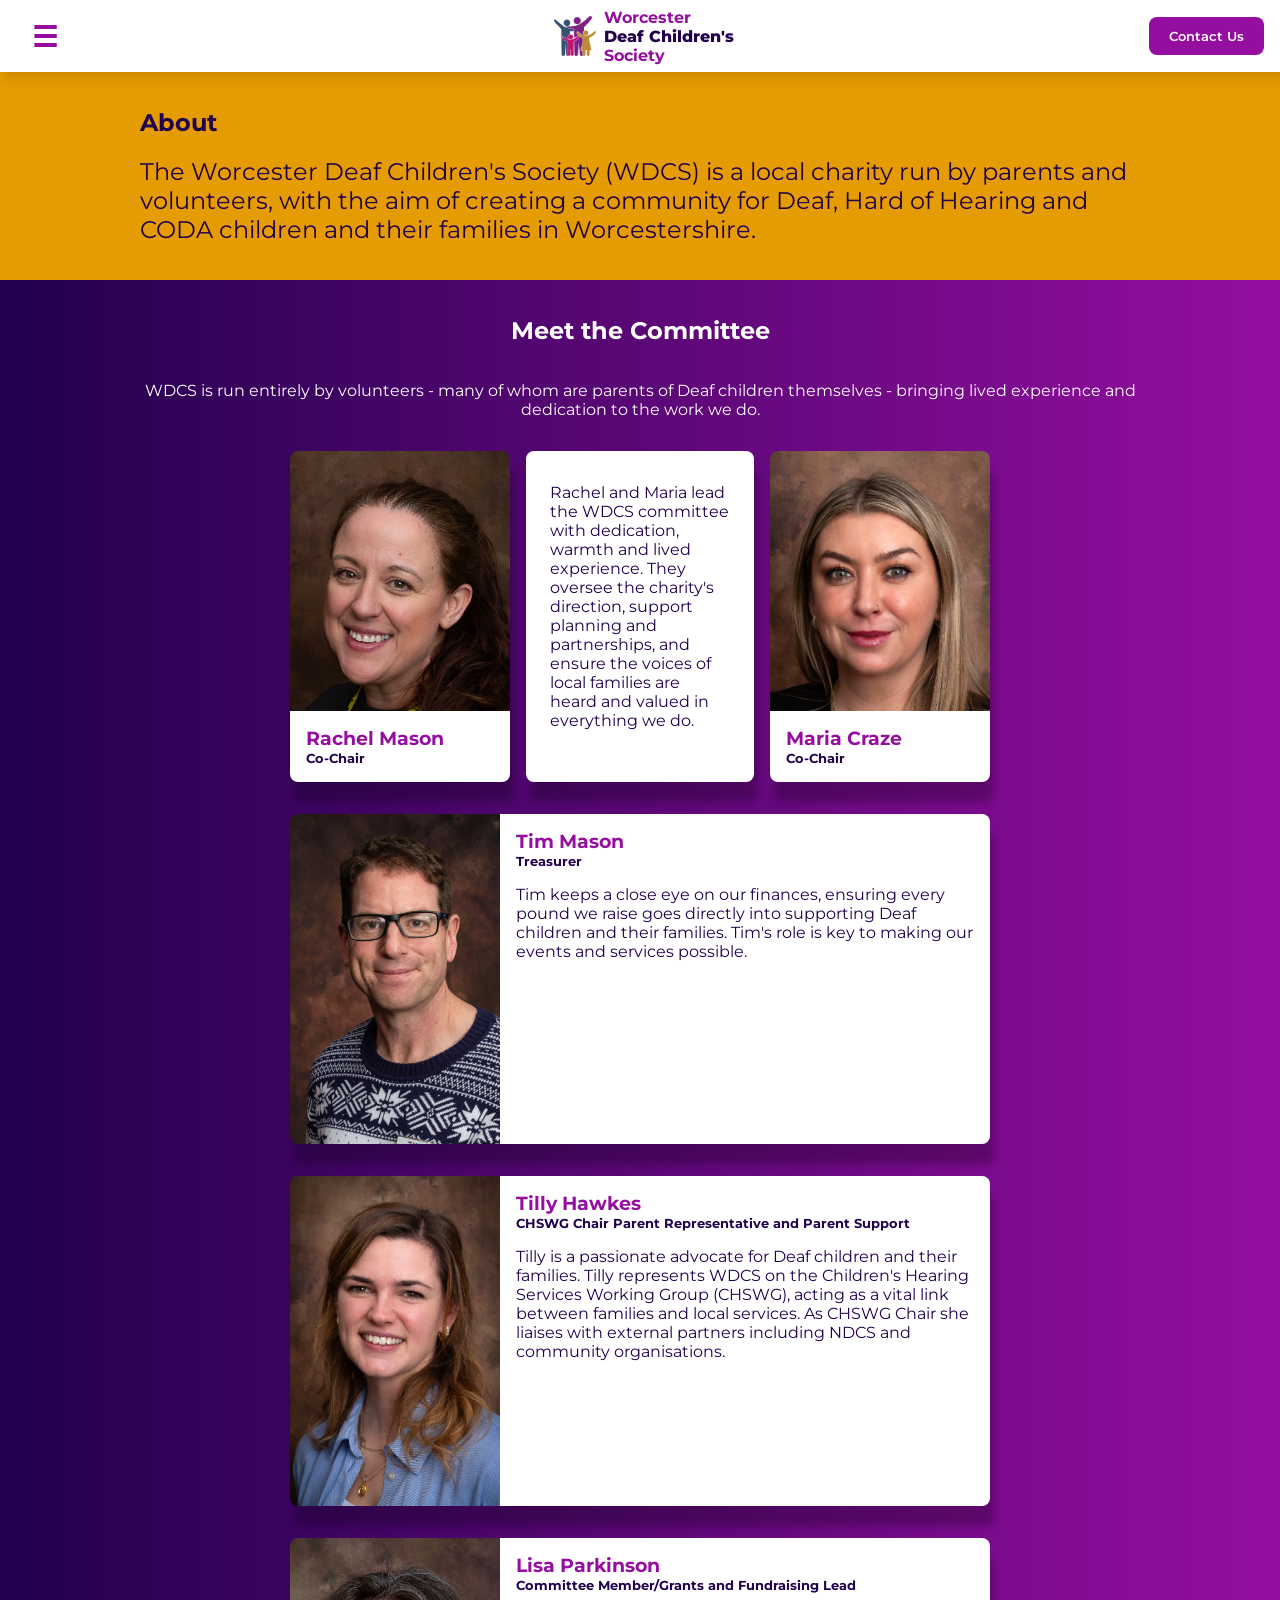
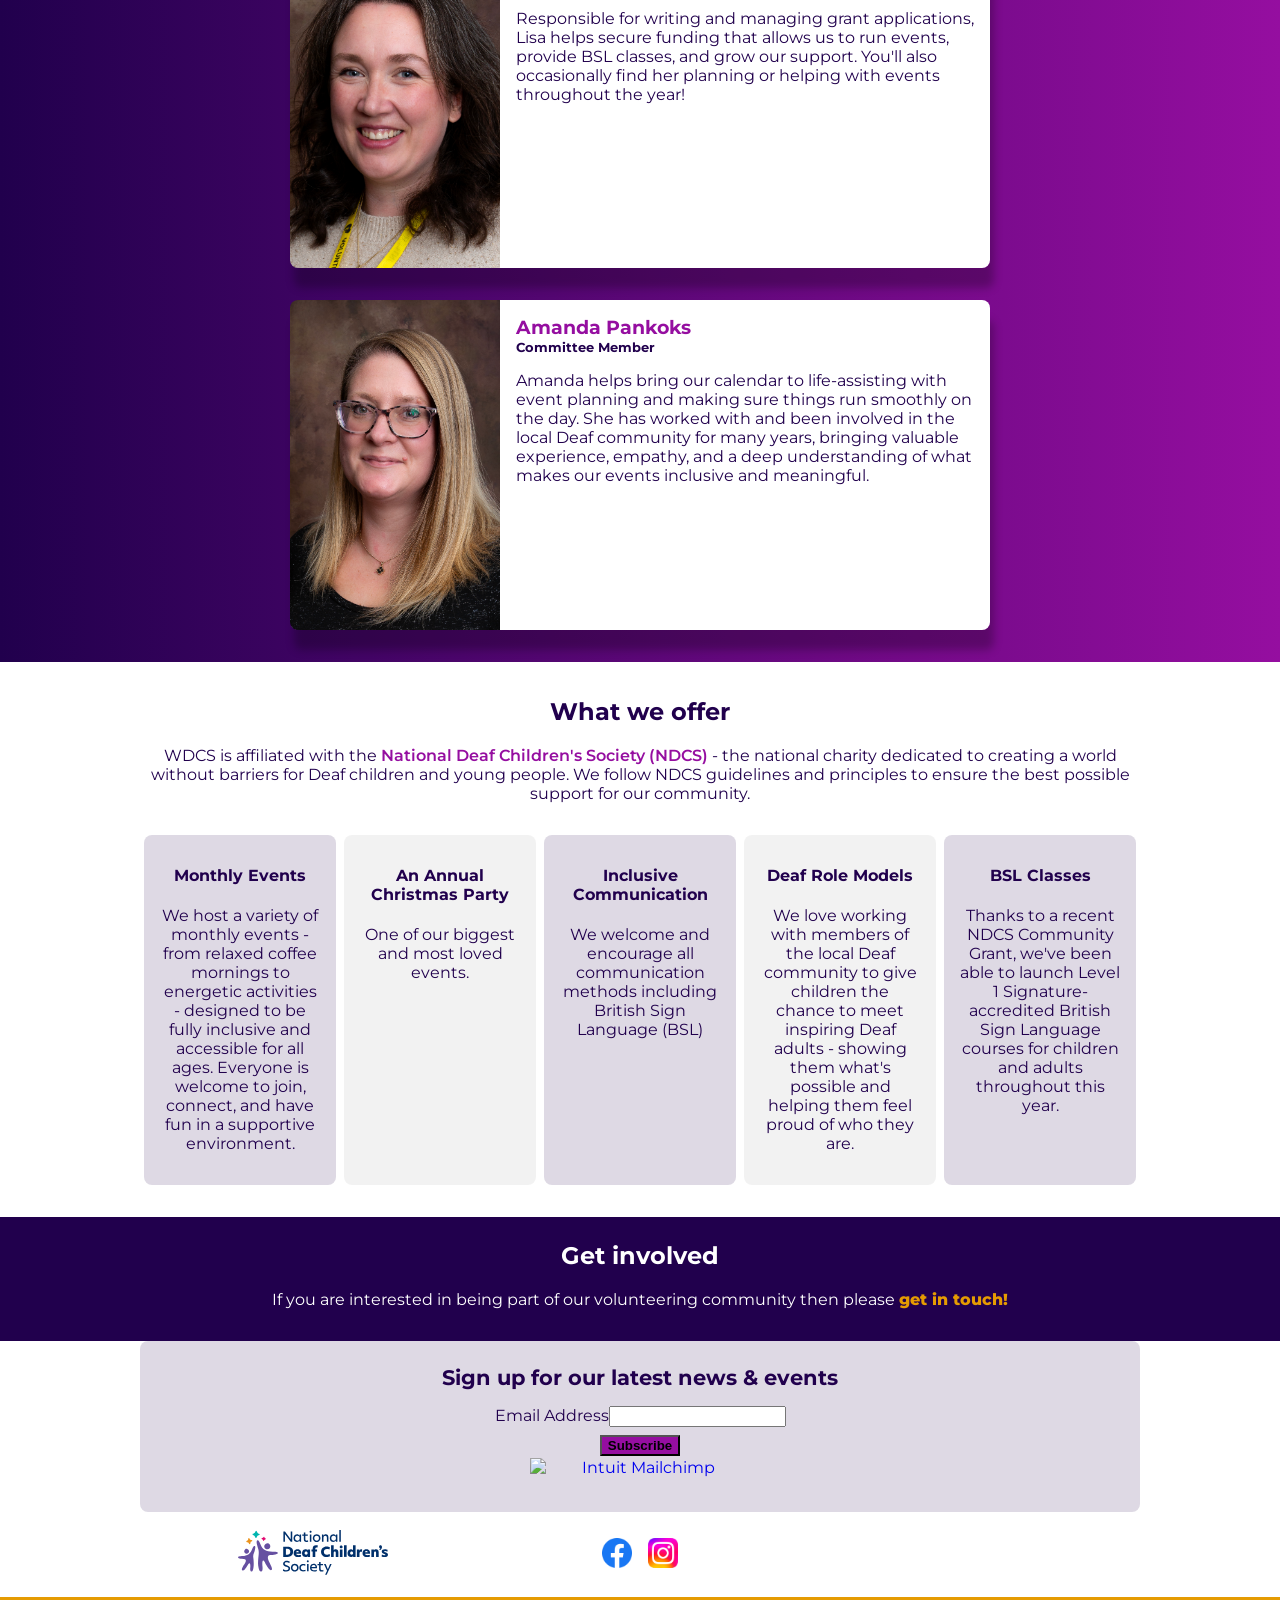
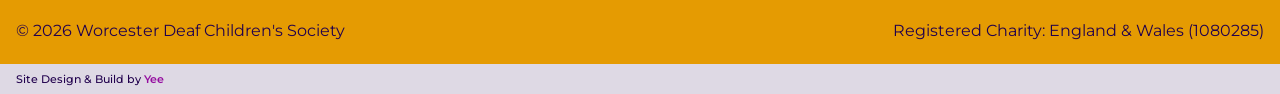
==== about.html @ 8fe037c5 "Initial commit for staging site" ====
<!DOCTYPE html>
<html>
    <body>
        <head>
            <title>About - Worcester Deaf Children's Society</title>
            <meta charset="UTF-8">
            <meta name="description" content="Website and resource hub for Worcester Deaf Children's Society">
            <meta name="keywords" content="Worcester, Worcestershire, UK, Deaf, HOH, CODA, Charity">
            <meta name="author" content="WDCS">
            <meta name="viewport" content="width=device-width, initial-scale=1.0">
            <link rel="stylesheet" href="css/style.css">
            <link rel="stylesheet" href="css/about.css">
            <!-- <link rel="icon" type="image/x-icon" href="/images/favicon.ico"> -->
             <!-- https://favicon.cc/ -->
            <link rel="preconnect" href="https://fonts.googleapis.com">
            <link rel="preconnect" href="https://fonts.gstatic.com" crossorigin>
            <link href="https://fonts.googleapis.com/css2?family=Montserrat:ital,wght@0,100..900;1,100..900&display=swap" rel="stylesheet">
            <link href="https://cdn-images.mailchimp.com/embedcode/classic-061523.css" rel="stylesheet" type="text/css">
        </head>
        <header>
            <div id="menu"><a href="javascript:void(0)" onclick="nav_open()">&#9776;</a></div>
            <div id="title"><h1><a href="index.html"><img src="images/wdcs_vector_logo.png" width="auto" height="40"/>Worcester<br><span>Deaf Children's</span><br>Society</a></h1></div>
            <div id="header-jg">
                <button href="mailto:hello@worcesterdeafchildren.co.uk?subject=General%20Enquiry">Contact Us</button>
            </div>
        </header>
        <nav>
            <ul id="nav" style="display:none;left:-300px;z-index:2;width:40%;min-width:300px">
                <li id="close"><a href="javascript:void(0)" onclick="nav_close()">Close Menu</a></li>
                <li><a href="index.html" onclick="nav_close()">Home</a></li>
                <li><a href="events.html" onclick="nav_close()">Events</a></li>
                <li><a href="support.html" onclick="nav_close()">Support Us</a></li>
                <li><a href="resources.html" onclick="nav_close()">Resource Hub</a></li>
                <li><a href="about.html" onclick="nav_close()">About</a></li>
            </ul>
        </nav>
        <main>
            <section id="banner" class="committee yellow">
                <div class="wrapper">
                    <h1>About</h1>
                    <h2>The Worcester Deaf Children's Society (WDCS) is a local charity run by parents and volunteers, with the aim of creating a community for Deaf, Hard of Hearing and CODA children and their families in Worcestershire.</h2>
                </div>
            </section>
            <section id="members" class="bg-purple-gradient">
                <div class="wrapper">
                    <h2>Meet the Committee</h2>
                    <p>WDCS is run entirely by volunteers - many of whom are parents of Deaf children themselves - bringing lived experience and dedication to the work we do.</p>
                </div>
                <div class="bio-content">
                    <div class="bio-top">
                        <div class="bio">
                            <div class="bio-ch">
                                <img src="images/bio/rm.jpg" alt="committee member photo"/>
                            </div>
                            <div class="bio-title">
                                <h3>Rachel Mason</h3>
                                <h5>Co-Chair</h5>
                            </div>
                        </div>
                        <div class="bio bio-text">
                            <p>Rachel and Maria lead the WDCS committee with dedication, warmth and lived experience. They oversee the charity's direction, support planning and partnerships, and ensure the voices of local families are heard and valued in everything we do.</p>
                        </div>
                        <div class="bio">
                            <div class="bio-ch">
                                <img src="images/bio/mc.jpg" alt="committee member photo"/>
                            </div>
                            <div class="bio-title">
                                <h3>Maria Craze</h3>
                                <h5>Co-Chair</h5>
                            </div>
                        </div>
                    </div>
                    <div class="bio-btm">
                        <div class="bio">
                            <div class="bio-left">
                                <div class="bio-img">
                                    <img src="images/bio/tm.jpg" alt="committee member photo"/>
                                </div>
                            </div>
                            <div class="bio-right">
                                    <h3>Tim Mason</h3>
                                    <h5>Treasurer</h5>
                                <p>Tim keeps a close eye on our finances, ensuring every pound we raise goes directly into supporting Deaf children and their families. Tim's role is key to making our events and services possible.</p>
                            </div>
                        </div>
                        <div class="bio">
                            <div class="bio-left">
                                <div class="bio-img">
                                    <img src="images/bio/th.jpg" alt="committee member photo"/>
                                </div>
                                
                            </div>
                            <div class="bio-right">
                                <h3>Tilly Hawkes</h3>
                                <h5>CHSWG Chair Parent Representative and Parent Support</h5>
                                <p>Tilly is a passionate advocate for Deaf children and their families. Tilly represents WDCS on the Children's Hearing Services Working Group (CHSWG), acting as a vital link between families and local services. As CHSWG Chair she liaises with external partners including NDCS and community organisations.</p>
                            </div>
                        </div>
                        <div class="bio">
                            <div class="bio-left">
                                <div class="bio-img">
                                    <img src="images/bio/lp.jpg" alt="committee member photo"/>
                                </div>
                            </div>
                            <div class="bio-right">
                                <h3>Lisa Parkinson</h3>
                                <h5>Committee Member/Grants and Fundraising Lead</h5>
                                <p>Responsible for writing and managing grant applications, Lisa helps secure funding that allows us to run events, provide BSL classes, and grow our support. You'll also occasionally find her planning or helping with events throughout the year!</p>
                            </div>
                        </div>
                        <div class="bio">
                            <div class="bio-left">
                                <div class="bio-img">
                                    <img src="images/bio/ap.jpg" alt="committee member photo"/>
                                </div>
                            </div>
                            <div class="bio-right">
                                <h3>Amanda Pankoks</h3>
                                <h5>Committee Member</h5>
                                <p>Amanda helps bring our calendar to life-assisting with event planning and making sure things run smoothly on the day. She has worked with and been involved in the local Deaf community for many years, bringing valuable experience, empathy, and a deep understanding of what makes our events inclusive and meaningful.</p>
                            </div>
                        </div>
                    </div>
                </div>
            </section>
            <section id="content">
                <div class="wrapper">
                    <h2>What we offer</h2>
                    <p>WDCS is affiliated with the <a href="https://ndcs.org.uk" target="_blank">National Deaf Children's Society (NDCS)</a> - the national charity dedicated to creating a world without barriers for Deaf children and young people. We follow NDCS guidelines and principles to ensure the best possible support for our community.</p>
                    <ul id="offer">
                        <li>
                            <h4>Monthly Events</h4>
                            <p>We host a variety of monthly events - from relaxed coffee mornings to energetic activities - designed to be fully inclusive and accessible for all ages. Everyone is welcome to join, connect, and have fun in a supportive environment.</p>
                        </li>
                        <li>
                            <h4>An Annual Christmas Party</h4>
                            <p>One of our biggest and most loved events.</p>
                        </li>
                        <li>
                            <h4>Inclusive Communication</h4>
                            <p>We welcome and encourage all communication methods including British Sign Language (BSL)</p>
                        </li>
                        <li>
                            <h4>Deaf Role Models</h4>
                            <p>We love working with members of the local Deaf community to give children the chance to meet inspiring Deaf adults - showing them what's possible and helping them feel proud of who they are.</p>
                        </li>
                        <li>
                            <h4>BSL Classes</h4>
                            <p>Thanks to a recent NDCS Community Grant, we've been able to launch Level 1 Signature-accredited British Sign Language courses for children and adults throughout this year.</p>
                        </li>
                    </ul>
                </div>
            </section>
            <section id="get-involved" class="bg-purple">
                <h2>Get involved</h2>
                <p>If you are interested in being part of our volunteering community then please <a href="mailto:hello@worcesterdeafchildren.co.uk?subject=Get%20Involved%20with%20WDCS">get in touch!</a></p>
            </section>
        </main>
        <footer>
            <div class="mailing wrapper">
                <div id="mc_embed_shell">
                    <div id="mc_embed_signup">
                        <form action="https://worcesterdeafchildren.us5.list-manage.com/subscribe/post?u=bfeafc0ce97e33362ed5a1acd&amp;id=9272437aa4&amp;f_id=009640e0f0" method="post" id="mc-embedded-subscribe-form" name="mc-embedded-subscribe-form" class="validate" target="_blank">
                            <div id="mc_embed_signup_scroll">
                                <h4>Sign up for our latest news &amp; events</h4>
                                <!-- <div class="indicates-required"><span class="asterisk">*</span> indicates required</div> -->
                                <div class="mc-field-group"><label for="mce-EMAIL">Email Address</label><input type="email" name="EMAIL" class="required email" id="mce-EMAIL" required="" value=""></div>
                            <div id="mce-responses" class="clear foot">
                                <div class="response" id="mce-error-response" style="display: none;"></div>
                                <div class="response" id="mce-success-response" style="display: none;"></div>
                            </div>
                        <div aria-hidden="true" style="position: absolute; left: -5000px;">
                            /* real people should not fill this in and expect good things - do not remove this or risk form bot signups */
                            <input type="text" name="b_bfeafc0ce97e33362ed5a1acd_9272437aa4" tabindex="-1" value="">
                        </div>
                            <div class="optionalParent">
                                <div class="clear foot">
                                    <input type="submit" name="subscribe" id="mc-embedded-subscribe" class="button" value="Subscribe">
                                    <p style="margin: 0px auto;"><a href="http://eepurl.com/juOyMA" title="Mailchimp - email marketing made easy and fun"><span style="display: inline-block; background-color: transparent; border-radius: 4px;"><img class="refferal_badge" src="https://digitalasset.intuit.com/render/content/dam/intuit/mc-fe/en_us/images/intuit-mc-rewards-text-dark.svg" alt="Intuit Mailchimp" style="width: 220px; height: 40px; display: flex; padding: 2px 0px; justify-content: center; align-items: center;"></span></a></p>
                                </div>
                            </div>
                        </div>
                        </form>
                        <script src="js/mailchimp.js"></script>
                    </div>
                </div>
            </div>
            <div id="footer-links" class="wrapper">
                <div id="logo"><a href="https://ndcs.org.uk" target="_blank"><img src="images/ndcs_logo.svg" width="150" height="auto"/></a></div>
                <div id="socials">
                    <ul>
                        <li>
                            <a href="https://www.facebook.com/people/Worcester-Deaf-Childrens-Society-UK/100086617509075/" target="_blank">
                                <img src="images/fb.png" width="30" height="30"/>
                            </a>
                        </li>
                        <li>
                            <a href="https://www.instagram.com/worcsdeafchildrensociety/" target="_blank">
                                <img src="images/ig.png" width="30" height="30"/>
                            </a>
                        </li>
                    </ul>
                </div>
                <div id="jg"><script src="https://www.justgiving.com/widgets/scripts/widget.js" data-version="2" data-widgetType="donateButton" data-linkType="givingCheckout" data-donateButtonType="justgivingSmall" data-linkId="gctalhe6hx" data-marketCode="GB" data-showPaymentLogos="false" data-popupCheckout="true" type="text/javascript"></script></div>
            </div>
            <div id="footer-notice"><p id="copy">&#169; <span id="copyright"></span> Worcester Deaf Children's Society</p><p id="reg">Registered Charity: England &amp; Wales (1080285)</p></div>
            <div id="yd"><p>Site Design &amp; Build by <a href="https://yee.design" target="_blank">Yee</a></p></div>
        </footer>

        <script>
            // Script to open and close nav
            function nav_open() {
            document.getElementById("nav").style.display = "block";
            }
            
            function nav_close() {
            document.getElementById("nav").style.display = "none";
            }

            const d = new Date() 
            document.getElementById("copyright").innerHTML = d.getFullYear();
            
        </script>
    </body>
</html>
---- css/style.css ----
* {
  box-sizing: border-box;
}

html {
    font-family: "Montserrat", sans-serif;
    font-optical-sizing: auto;
    font-weight: 400;
    font-style: normal;
    text-align: center;
    color: #21004d;
    font-size: 100%;
}

body {
    margin: 0;
    font-size: 1rem;
    text-size-adjust: none;
}

ul {
    padding:0;
}

.landing {
    background-color: rgba(33, 0, 77, 0.1);
    color:#21004d;
}

.landing body {
    padding: 0 2rem;
}

.landing header img {
    padding: 2rem 1rem 1rem;
}

.landing footer img {
    padding: 2rem;
}

.landing ul, header ul, #testimonials ul, #resources ul, #support ul, #stats ul, footer ul {
    display: inline-flex;
}

.landing li, header li, #testimonials li, #resources li, #support li, #stats li, footer li {
    list-style: none;
    margin: 0 .5rem;
}

.landing h2 {
    margin-bottom: 4rem;
}

.landing h2, .landing h3, .landing h4 {
    font-weight: 400;
}

.landing a, header a, #join-us a, #social a {
    font-weight: 700;
    color: #950EA0;
    text-decoration: none;
}

.landing a:hover, #calendar a:hover, #social a:hover, #resources a:hover {
    text-decoration: underline;
}

.landing footer {
    margin-top: 4rem;
}

.montserrat-type {
    font-family: "Montserrat", sans-serif;
    font-optical-sizing: auto;
    font-weight: 400;
    font-style: normal;
  }
  
.bg-purple {
    background-color: #21004d;
    color: #fff;
}

.bg-purple-gradient {
    background-image: linear-gradient(to right, #21004d, #950ea0);
    color: #fff;
}

.yellow {
    background-color: rgb(229, 155, 2);
}

button {
    background: #950EA0;
    color: #fff;
    padding: .8em 1.5em;
    border-radius: 8px;
    border:0;
    font-weight: 600;
    font-family: 'Montserrat';
    transition: background-color 1s ease-in-out;
}

button:hover {
    cursor: pointer;
    background-color: #21004d;
}

header {
    width: 100%;
    position: fixed;
    display: flex;
    height: 72px;
    background: #fff;
    box-shadow: 4px 7px 9px rgba(0, 0, 0, 0.1);
    text-align: left;
    z-index: 1;
}

header h1 {
    /* font-size: 1.25em; */
    display: inline-flex;
    font-size: 1rem;
    a {
        display: flex;
        align-items: center;
    }
}

#menu {
    font-size: 1.8em;
    justify-content: start;
    margin-left: 2rem;
    width: calc((100% / 3) - 2rem);
}

#title {
    justify-content: center;
    width: calc(100% / 3);
}

#title img {
    margin: 0 .5rem;
}

#title span {
    display: contents;
    font-weight: 800;
    color: #21004d;
}

#header-jg {
    justify-content: end;
    width: calc((100% / 3) - 1rem);
    margin-right: 1rem;
}

nav {
    position: fixed;
    height: 100%;
    z-index:2;
    box-shadow: 4px 7px 9px rgba(0, 0, 0, 0.1);
}

#menu,
#title,
#header-jg {
    display: inline-flex;
    height: 72px;
    align-items: center;
}

nav ul {
    display: flex;
    justify-content: center;
    align-items: center;
    padding: 0;
    margin: 0;
}

nav li {
    &:hover {
        background-color: #950EA0;
        a {
            color: #fff;
        }
    }
}

#close {
    border-bottom:1px solid  rgba(33, 0, 77, 0.15);
}


nav li a {
    display: block;
    padding: 1em;
    color: #950EA0;
    font-weight: 700;
    text-decoration: none;
}

main {
    padding-top: 72px;
}

#nav {
    display: block;
    z-index: 2;
    width: 40%;
    min-width: 300px;
    height: 100%;
    background: white;
    text-align: left;
    animation: animateleft 0.4s;
}

section {
    padding: 1rem 2rem;
}

.wrapper {
    max-width: 1000px;
    margin:auto !important;
}

#banner {
    text-align: left;
}

#banner h2 {
    font-weight: 400;
}

#get-involved h2 {
    margin-top: .5rem;
}

#get-involved p {
    margin-top:0;
}

#get-involved a {
    color:rgb(229, 155, 2);
    font-weight: 800;
    text-decoration: none;
}

#get-involved a:hover {
    text-decoration: underline;
}

#footer-links {
    display: flex;
    justify-content: center;
    align-items: center;
    padding: .6rem;
}

#logo, #socials, #jg {
    width: calc(100%/3);
}

#footer-notice {
    background-color: rgba(229, 155, 2, 1);;
    padding: 1rem;
    display: inline-flex;
    width: 100%;
    p {
        margin:.5rem 0;
        width: 50%;
    }
}

#copy {
    text-align:left;
}

#reg {
    text-align: right;
}

#yd {
    background: rgba(33, 0, 77, 0.15);
    padding: .5rem 1rem;
    p {
        margin:0;
        font-size: .7rem;
        text-align: left;
        font-weight: 500;
    }
    a {
        text-decoration: none;
        font-weight: 600;
        color: #950EA0;
        &:hover {
            text-decoration: underline;
        }
    }
}

.mailing {
    background: rgba(33, 0, 77, 0.15);
    width: calc(100% - 2rem);
    border-radius: 8px;
    margin: 1rem 1rem 0;
    h4 {
        font-size: 1.3rem;
        margin:0;
        padding: 1.5rem 0 1rem;
    }
}


#mc_embed_shell {
    max-width: 700px;
    margin: auto;
    padding: 0 0 1rem;
}

#mc_embed_signup .button {
    background: #950EA0 !important;
    font-weight: 600 !important;
    transition: background-color 1s ease-in-out !important;
}

#mc_embed_signup .button:hover {
    background: #21004d !important;
}

#mc_embed_signup .mc-field-group {
    padding-bottom: 8px !important;
}

/* Use a media query to add a breakpoint at 400px: */
@media screen and (max-width: 400px) {
    #footer-notice {
        display: block;
    }
    #footer-notice p {
        width: 100%;
        text-align: center;
    }
    #yd p {
        text-align: center;
    }
}

@media (max-width: 600px) {
    /* section {
        padding: 1rem;
    } */
    #banner a, #help a, #get-involved a {
        line-break: normal !important;
    }
    #footer-links {
        display: block;
    }
    #logo, #socials, #jg {
        width: 100%;
    }
    #jg a {
        margin: auto;
    }
    .mailing {
        margin: 1rem;
    }
}

@keyframes animateleft {
    0% {
        left: -300px;
        opacity: 0;
    }
    
    100% {
        left: 0;
        opacity: 1;
    }
}
---- css/about.css ----
#members h2, #get-involved h2 {
    display: inline-flex;
}

.bio-content {
    display: inline-grid;
}

.bio-top {
    width: 700px;
    display: inline-flex;
    margin: auto;
}

.bio-top .bio {
    width: 220px;
    display: inline-block;
}

.bio-top .bio:first-of-type {
    margin-left: 0;
}

.bio-top .bio:last-of-type {
    margin-right: 0;
}

.bio-btm {
    max-width: 700px;
}

.bio-text {
    width: calc(100% - 440px - 2em) !important;
    background: #fff;
}

.bio-text p {
    color: #21004d;
    padding: 1em 1.5em;
}

.bio {
    width:700px;
    display: inline-flex;
    margin: 1em auto;
    border-radius: .5em;
    box-shadow: 4px 20px 9px rgba(0, 0, 0, 0.25);
    overflow: hidden;
    text-align: left;
}

.bio-img {
    width: 100%;
    height: 330px;
    overflow: hidden;
    display: flex;
    justify-content: center;
    img {
        width:auto;
        height: 100%;
        max-height: 500px;
    }
}

.bio-left {
    width: 30%;
}

.bio-right {
    width: 70%;
    background: #fff;
    color: #21004d;
    padding: 1em;
    h3 {
        color:#950EA0;
        margin:0;
    }
    h5 {
        margin: 0;
        color: #21004d;
    }
}

.bio-ch {
    width: 100%;
    max-height: 260px;
    overflow: hidden;
    img {
        width:100%;
        height: fit-content;
    }
}

.bio-title {
    background: #fff;
    color: #21004d;
    padding: 1em; 
    h3 {
        color:#950EA0;
        margin:0;
    }
    h5 {
        margin: 0;
        color: #21004d;
    }
}

#content a {
    color: #950EA0;
    font-weight: 600;
    text-decoration: none;
}

#content a:hover {
    text-decoration: underline;
}

#offer {display: inline-flex;}

#offer li {
    background: rgba(33, 0, 77, 0.15);
    padding: 1rem;
    width: calc(20% - .5rem);
    list-style: none;
    border-radius: 8px;
    margin: 0 .25rem;
}

#offer li:nth-of-type(2n) {
    background: rgba(0, 0, 0, 0.05);
}

#offer h4 {
    margin-top: .9rem;
}

@media (max-width: 600px) {
    .bio-top, .bio {
        width: 100%;
        max-width: 700px;
        margin: 1rem auto;
    }
    .bio-top, .bio-top .bio, .bio, #offer {
        display: block;
    }
    .bio-left, .bio-right, .bio-text {
        width: 100% !important;
    }
    .bio-img {
        height: unset;
    }
    .bio-img img {
        width: 100%;
        height: auto;
        max-height: unset;
    }
    #offer li {
        width: 100%;
        margin-bottom: 1rem;
    }
    .bio-top .bio {
        width: 100%;
        height: auto;
        margin-right: 0;
        margin-left: 0;
    }
    .bio-ch {
        max-height: unset;
        display: flex;
    }
}
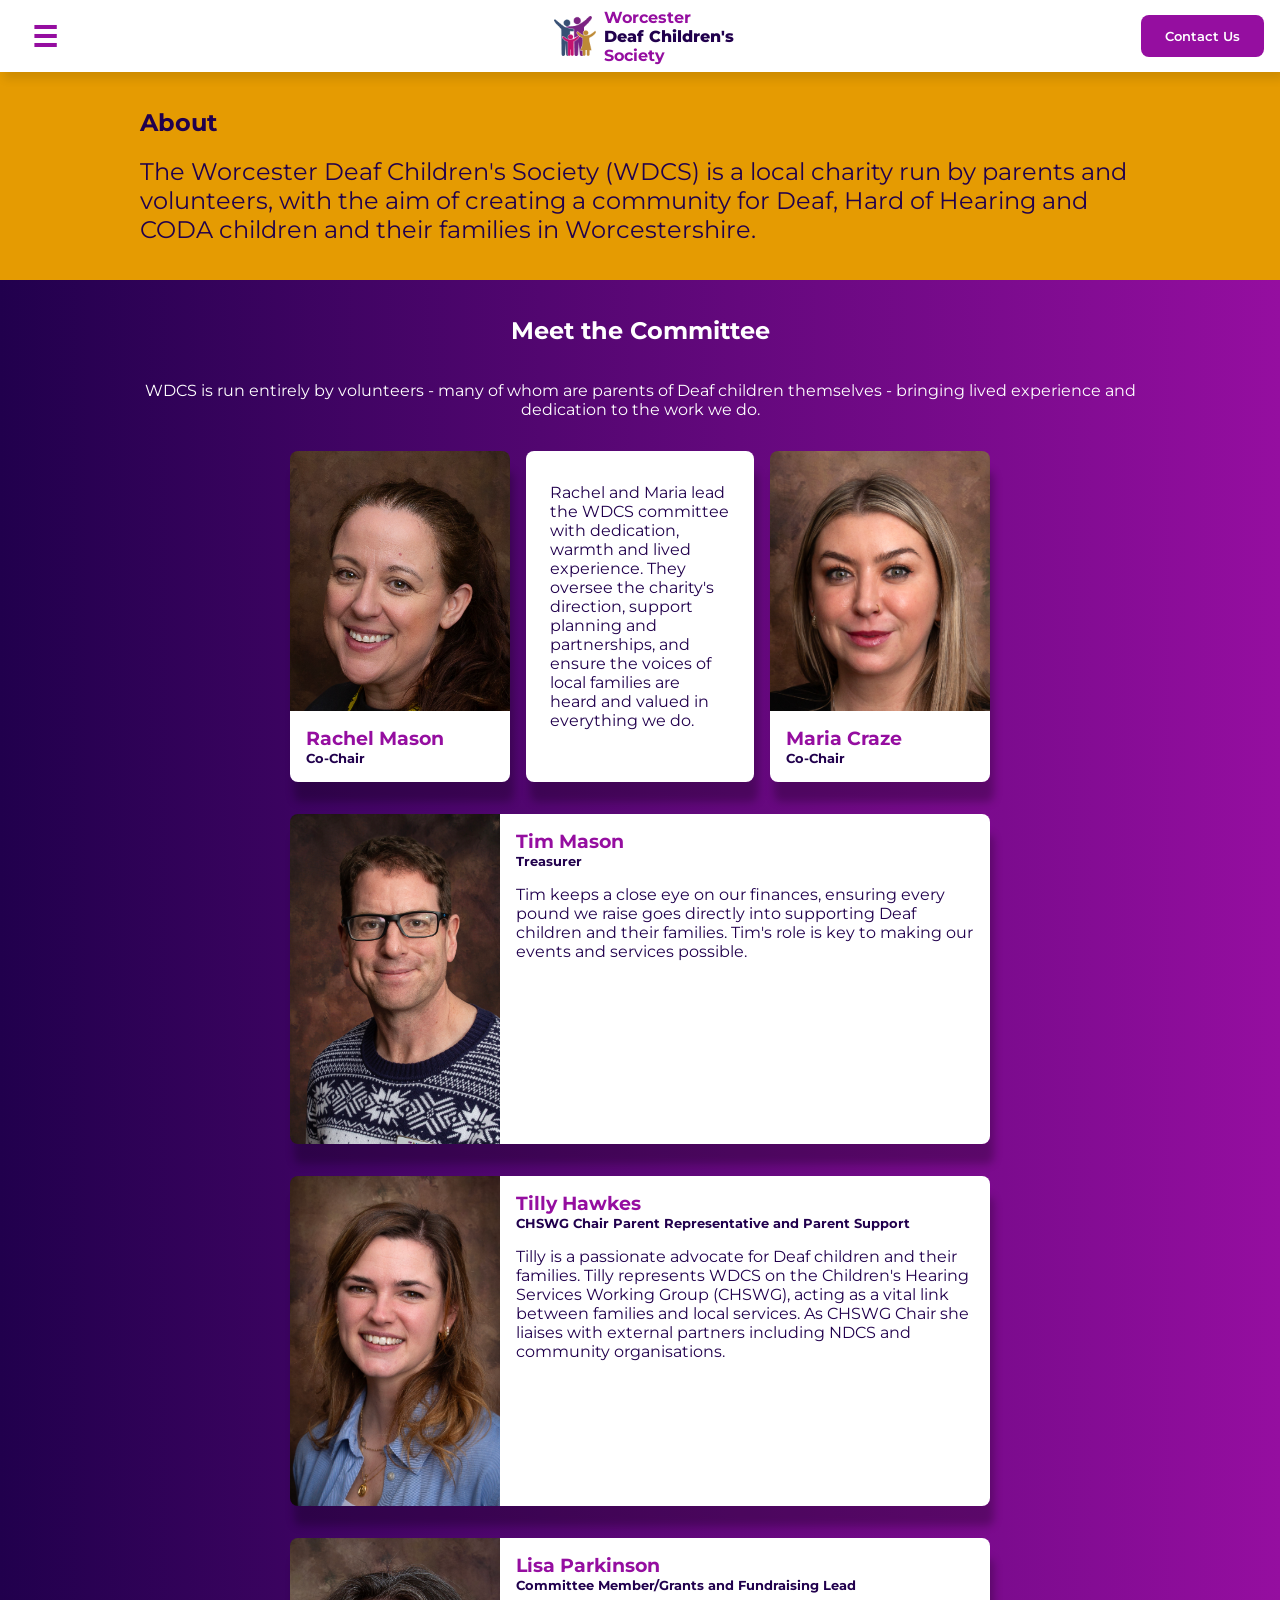
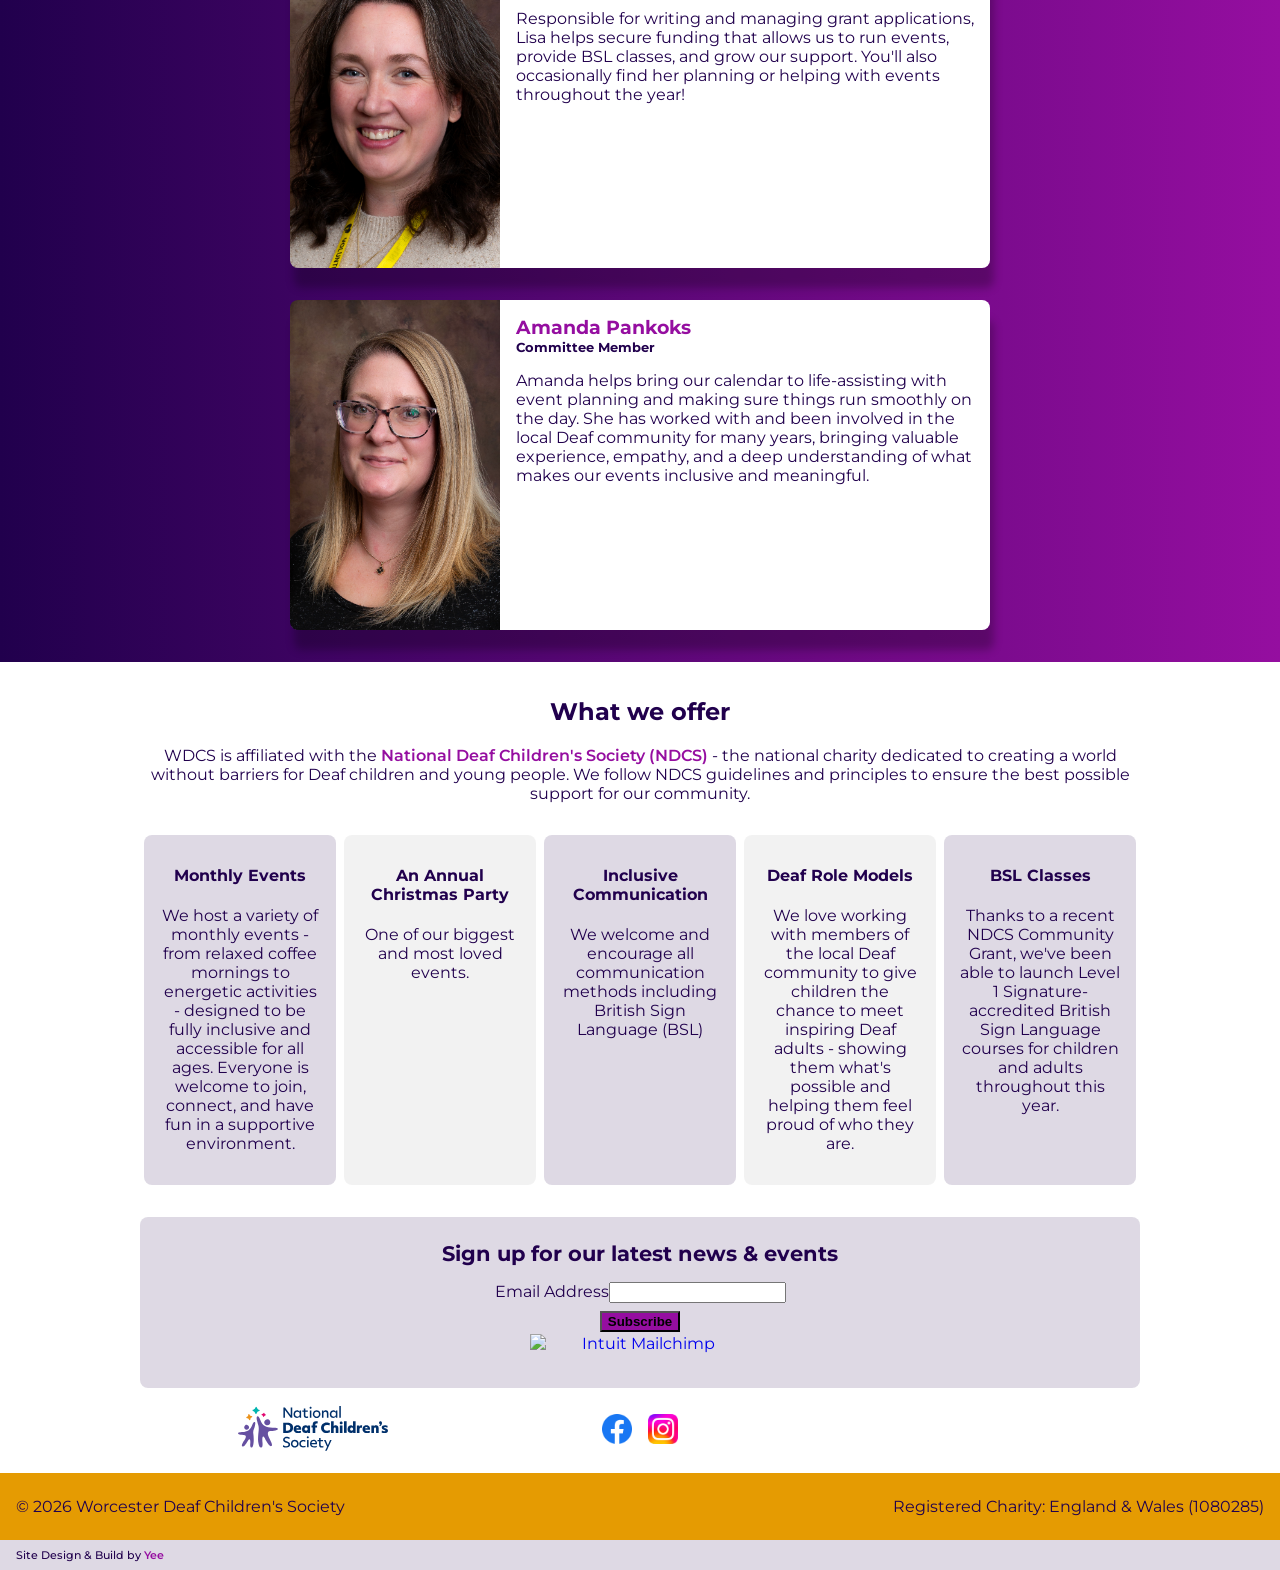
==== commit a77dfaf5: "Removing 'get involved' banner" ====
--- a/about.html
+++ b/about.html
@@ -151,10 +151,6 @@
                     </ul>
                 </div>
             </section>
-            <section id="get-involved" class="bg-purple">
-                <h2>Get involved</h2>
-                <p>If you are interested in being part of our volunteering community then please <a href="mailto:hello@worcesterdeafchildren.co.uk?subject=Get%20Involved%20with%20WDCS">get in touch!</a></p>
-            </section>
         </main>
         <footer>
             <div class="mailing wrapper">
--- a/css/style.css
+++ b/css/style.css
@@ -94,7 +94,7 @@
 button {
     background: #950EA0;
     color: #fff;
-    padding: .8em 1.5em;
+    padding: .8rem 1.5rem;
     border-radius: 8px;
     border:0;
     font-weight: 600;
@@ -348,9 +348,12 @@
 }
 
 @media (max-width: 600px) {
-    /* section {
-        padding: 1rem;
-    } */
+    header h1 {
+        font-size: .7rem;
+    }
+    #header-jg button {
+        padding: .8rem 1rem;
+    }
     #banner a, #help a, #get-involved a {
         line-break: normal !important;
     }
--- a/css/about.css
+++ b/css/about.css
@@ -87,7 +87,7 @@
     overflow: hidden;
     img {
         width:100%;
-        height: fit-content;
+        /* height: fit-content; */
     }
 }
 
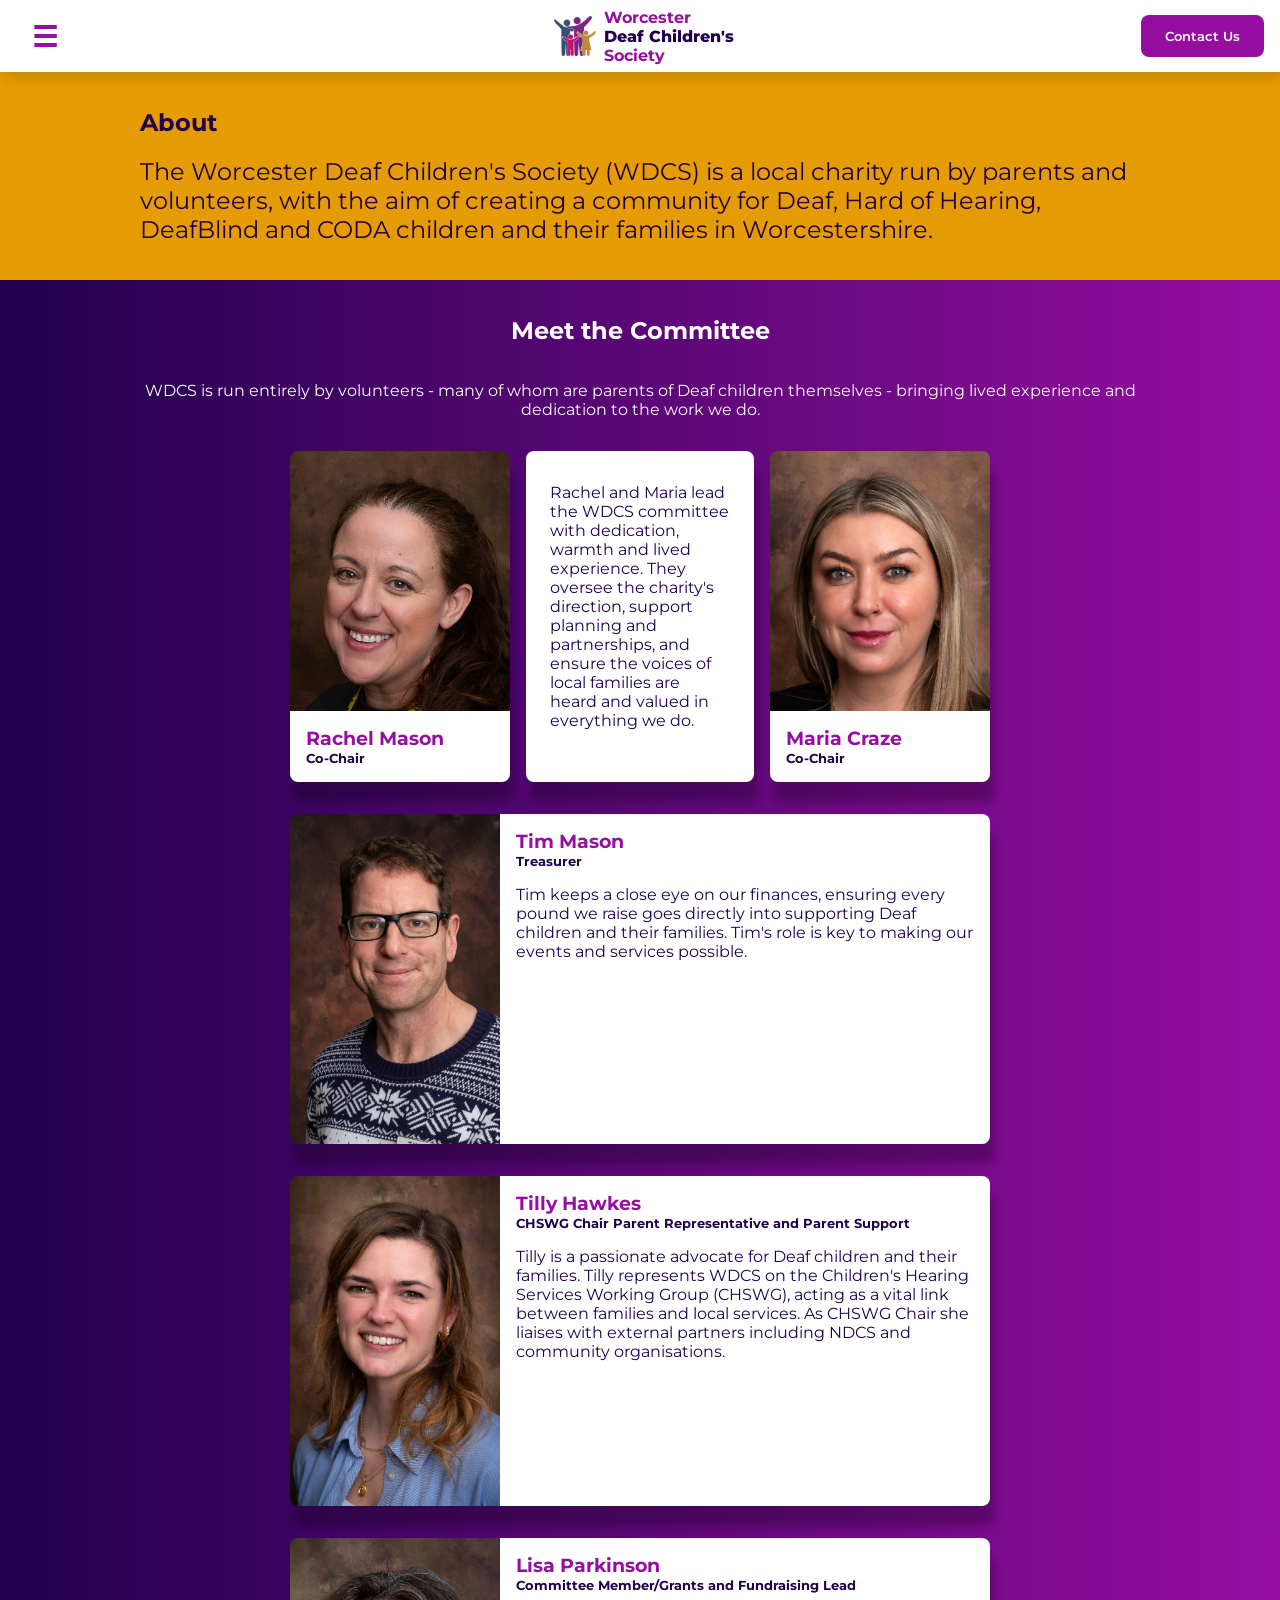
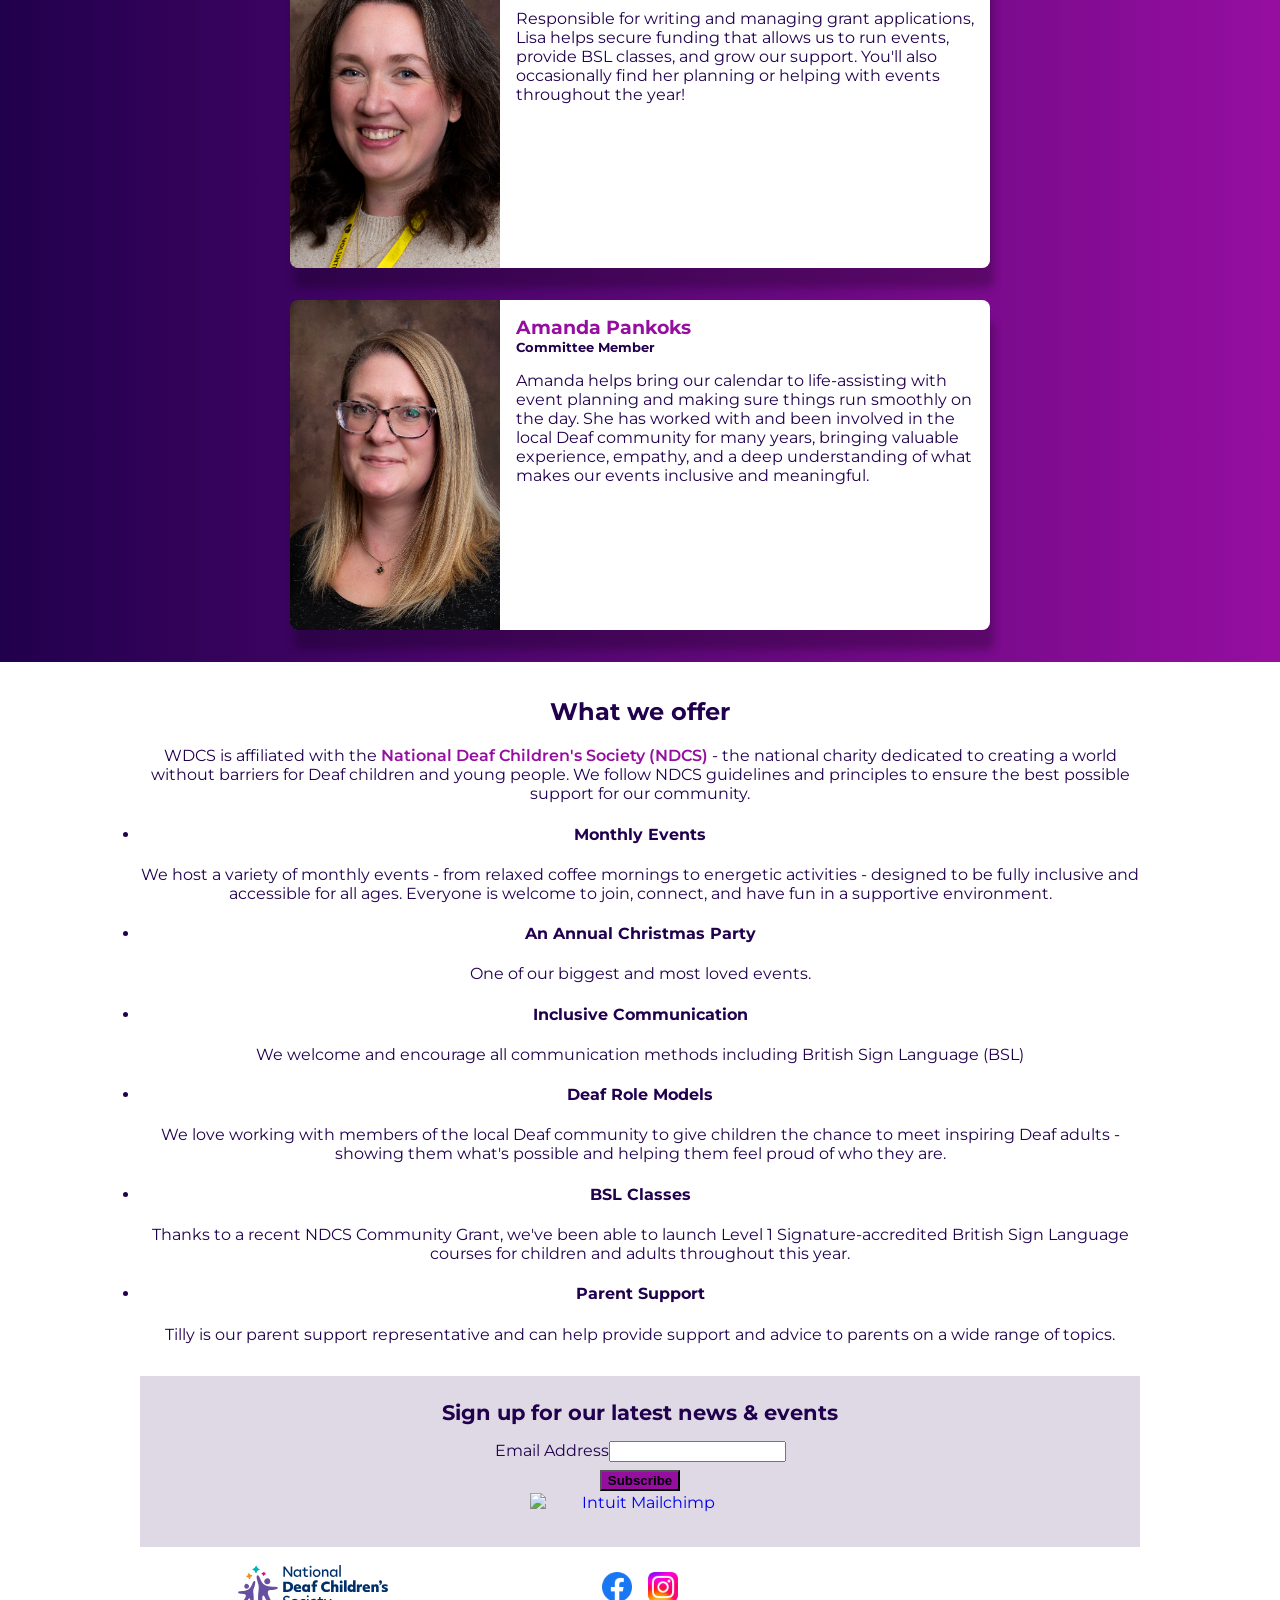
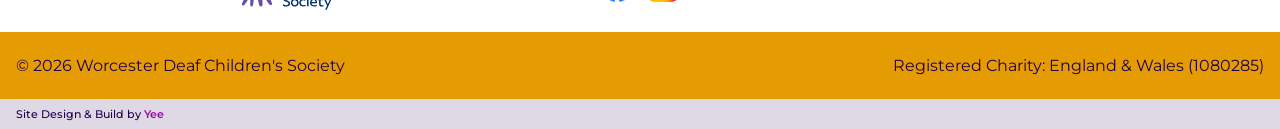
==== commit 1c7082d0: "Copy changes. Adding resource link." ====
--- a/about.html
+++ b/about.html
@@ -38,7 +38,7 @@
             <section id="banner" class="committee yellow">
                 <div class="wrapper">
                     <h1>About</h1>
-                    <h2>The Worcester Deaf Children's Society (WDCS) is a local charity run by parents and volunteers, with the aim of creating a community for Deaf, Hard of Hearing and CODA children and their families in Worcestershire.</h2>
+                    <h2>The Worcester Deaf Children's Society (WDCS) is a local charity run by parents and volunteers, with the aim of creating a community for Deaf, Hard of Hearing, DeafBlind and CODA children and their families in Worcestershire.</h2>
                 </div>
             </section>
             <section id="members" class="bg-purple-gradient">
@@ -127,7 +127,7 @@
                 <div class="wrapper">
                     <h2>What we offer</h2>
                     <p>WDCS is affiliated with the <a href="https://ndcs.org.uk" target="_blank">National Deaf Children's Society (NDCS)</a> - the national charity dedicated to creating a world without barriers for Deaf children and young people. We follow NDCS guidelines and principles to ensure the best possible support for our community.</p>
-                    <ul id="offer">
+                    <ul class="offer first">
                         <li>
                             <h4>Monthly Events</h4>
                             <p>We host a variety of monthly events - from relaxed coffee mornings to energetic activities - designed to be fully inclusive and accessible for all ages. Everyone is welcome to join, connect, and have fun in a supportive environment.</p>
@@ -140,6 +140,8 @@
                             <h4>Inclusive Communication</h4>
                             <p>We welcome and encourage all communication methods including British Sign Language (BSL)</p>
                         </li>
+                        </ul>
+                        <ul class="offer second">
                         <li>
                             <h4>Deaf Role Models</h4>
                             <p>We love working with members of the local Deaf community to give children the chance to meet inspiring Deaf adults - showing them what's possible and helping them feel proud of who they are.</p>
@@ -147,6 +149,10 @@
                         <li>
                             <h4>BSL Classes</h4>
                             <p>Thanks to a recent NDCS Community Grant, we've been able to launch Level 1 Signature-accredited British Sign Language courses for children and adults throughout this year.</p>
+                        </li>
+                        <li>
+                            <h4>Parent Support</h4>
+                            <p>Tilly is our parent support representative and can help provide support and advice to parents on a wide range of topics.</p>
                         </li>
                     </ul>
                 </div>
--- a/css/style.css
+++ b/css/style.css
@@ -233,24 +233,6 @@
     font-weight: 400;
 }
 
-#get-involved h2 {
-    margin-top: .5rem;
-}
-
-#get-involved p {
-    margin-top:0;
-}
-
-#get-involved a {
-    color:rgb(229, 155, 2);
-    font-weight: 800;
-    text-decoration: none;
-}
-
-#get-involved a:hover {
-    text-decoration: underline;
-}
-
 #footer-links {
     display: flex;
     justify-content: center;
@@ -302,9 +284,6 @@
 
 .mailing {
     background: rgba(33, 0, 77, 0.15);
-    width: calc(100% - 2rem);
-    border-radius: 8px;
-    margin: 1rem 1rem 0;
     h4 {
         font-size: 1.3rem;
         margin:0;
--- a/css/about.css
+++ b/css/about.css
@@ -87,7 +87,6 @@
     overflow: hidden;
     img {
         width:100%;
-        /* height: fit-content; */
     }
 }
 
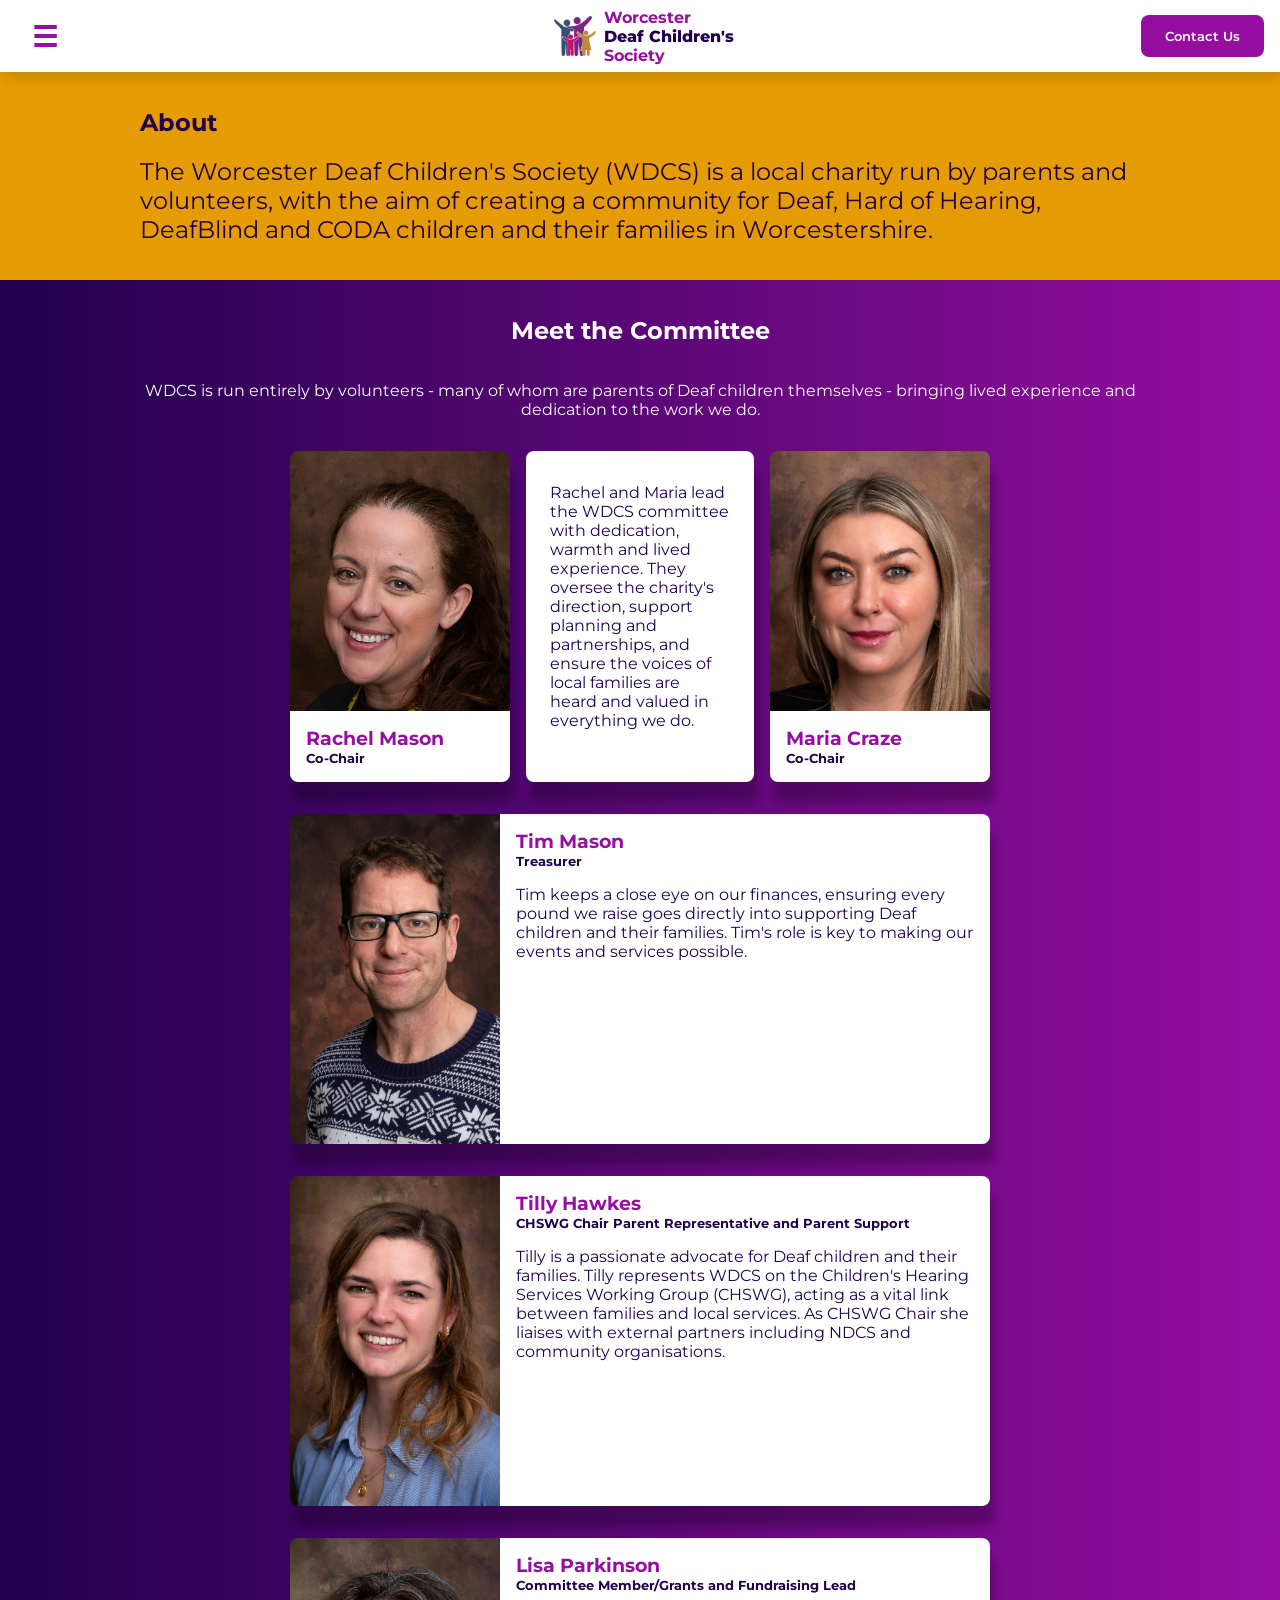
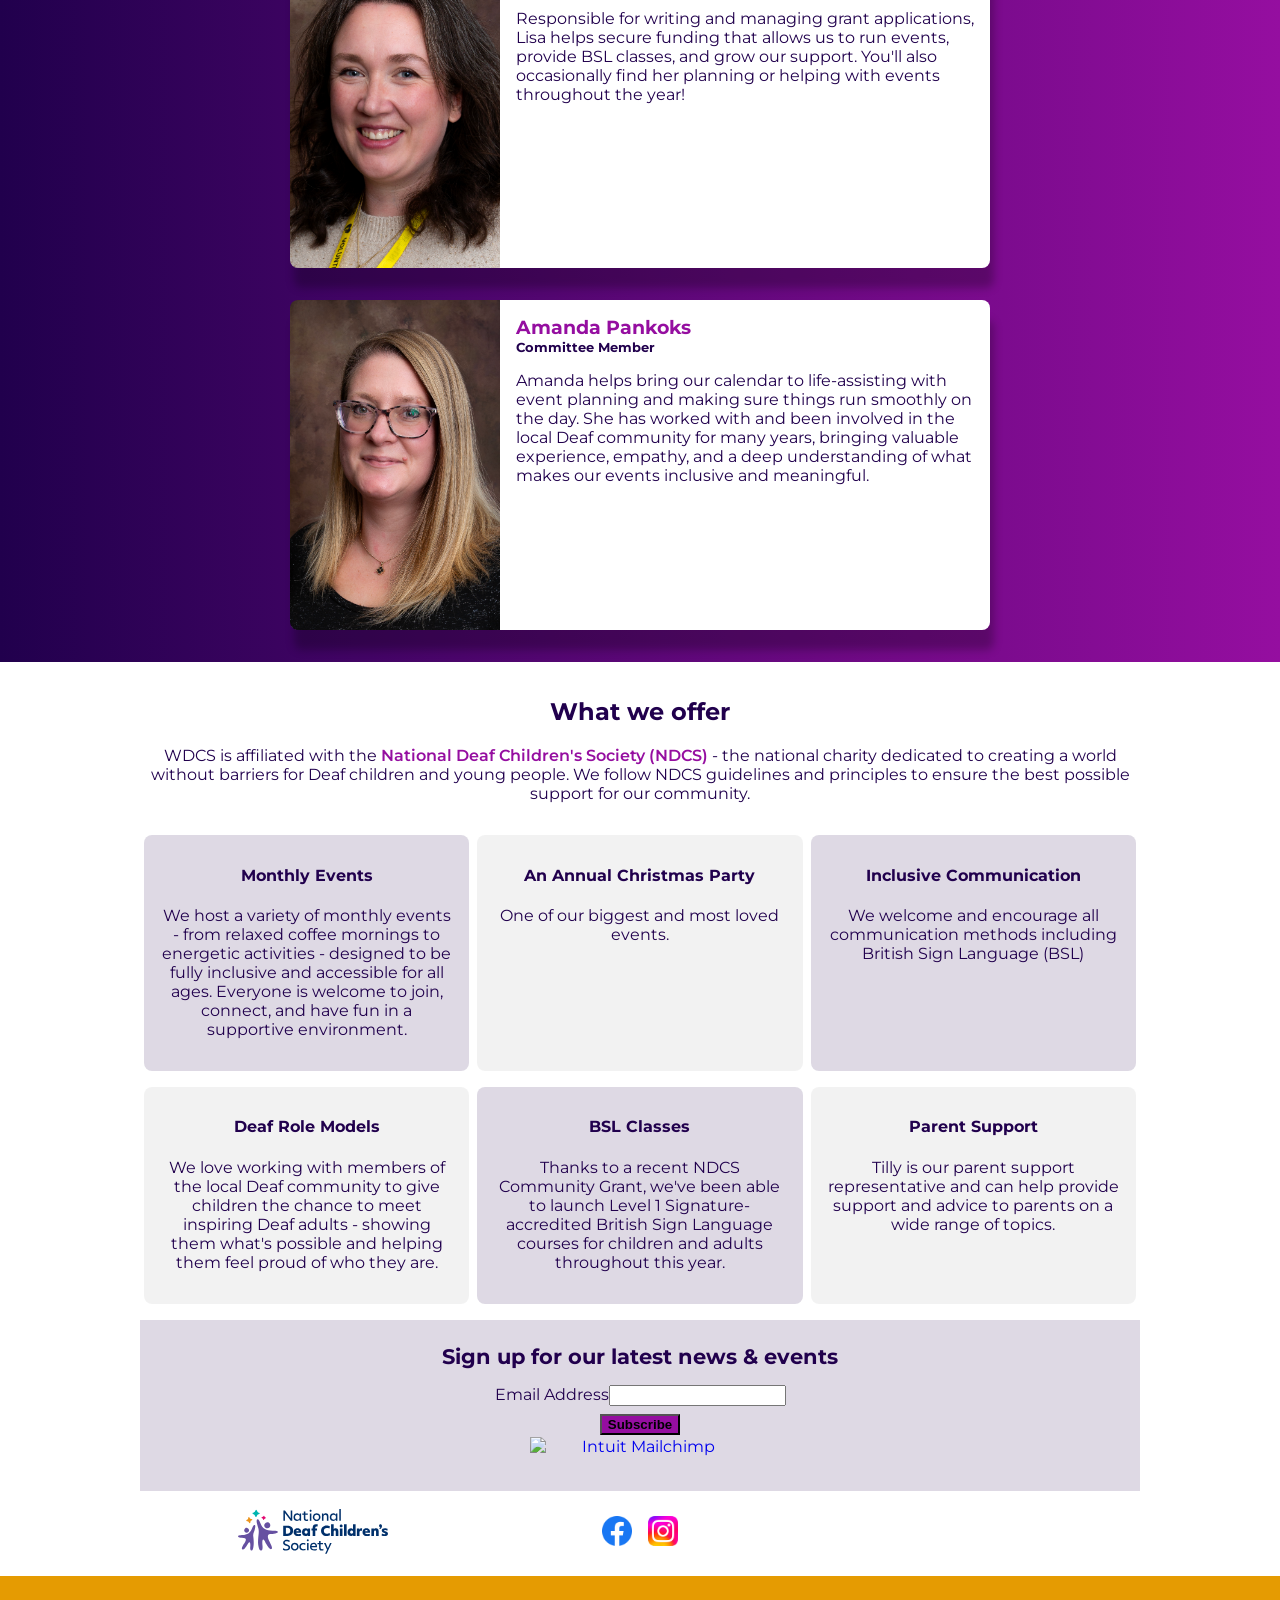
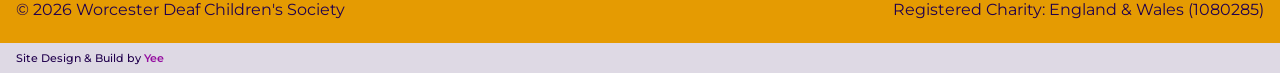
==== commit eced0aa3: "Adding alt text, titles and favicon." ====
--- a/about.html
+++ b/about.html
@@ -1,5 +1,5 @@
 <!DOCTYPE html>
-<html>
+<html lang="en">
     <body>
         <head>
             <title>About - Worcester Deaf Children's Society</title>
@@ -10,8 +10,7 @@
             <meta name="viewport" content="width=device-width, initial-scale=1.0">
             <link rel="stylesheet" href="css/style.css">
             <link rel="stylesheet" href="css/about.css">
-            <!-- <link rel="icon" type="image/x-icon" href="/images/favicon.ico"> -->
-             <!-- https://favicon.cc/ -->
+            <link rel="icon" type="image/x-icon" href="images/favicon.ico">
             <link rel="preconnect" href="https://fonts.googleapis.com">
             <link rel="preconnect" href="https://fonts.gstatic.com" crossorigin>
             <link href="https://fonts.googleapis.com/css2?family=Montserrat:ital,wght@0,100..900;1,100..900&display=swap" rel="stylesheet">
@@ -19,7 +18,7 @@
         </head>
         <header>
             <div id="menu"><a href="javascript:void(0)" onclick="nav_open()">&#9776;</a></div>
-            <div id="title"><h1><a href="index.html"><img src="images/wdcs_vector_logo.png" width="auto" height="40"/>Worcester<br><span>Deaf Children's</span><br>Society</a></h1></div>
+            <div id="title"><h1><a href="index.html" title="Worcester Deaf Children's Society homepage"><img src="images/wdcs_vector_logo.png" width="auto" height="40" alt="Worcester Deaf Children's Society logo"/>Worcester<br><span>Deaf Children's</span><br>Society</a></h1></div>
             <div id="header-jg">
                 <button href="mailto:hello@worcesterdeafchildren.co.uk?subject=General%20Enquiry">Contact Us</button>
             </div>
@@ -27,11 +26,11 @@
         <nav>
             <ul id="nav" style="display:none;left:-300px;z-index:2;width:40%;min-width:300px">
                 <li id="close"><a href="javascript:void(0)" onclick="nav_close()">Close Menu</a></li>
-                <li><a href="index.html" onclick="nav_close()">Home</a></li>
-                <li><a href="events.html" onclick="nav_close()">Events</a></li>
-                <li><a href="support.html" onclick="nav_close()">Support Us</a></li>
-                <li><a href="resources.html" onclick="nav_close()">Resource Hub</a></li>
-                <li><a href="about.html" onclick="nav_close()">About</a></li>
+                <li><a href="index.html" title="Worcester Deaf Children's Society homepage" onclick="nav_close()">Home</a></li>
+                <li><a href="events.html" title="Worcester Deaf Children's Society events" onclick="nav_close()">Events</a></li>
+                <li><a href="support.html" title="Worcester Deaf Children's Society - how you can support us"onclick="nav_close()">Support Us</a></li>
+                <li><a href="resources.html" title="Worcester Deaf Children's Society resource hub" onclick="nav_close()">Resource Hub</a></li>
+                <li><a href="about.html" title="Worcester Deaf Children's Society - about us" onclick="nav_close()">About</a></li>
             </ul>
         </nav>
         <main>
@@ -126,7 +125,7 @@
             <section id="content">
                 <div class="wrapper">
                     <h2>What we offer</h2>
-                    <p>WDCS is affiliated with the <a href="https://ndcs.org.uk" target="_blank">National Deaf Children's Society (NDCS)</a> - the national charity dedicated to creating a world without barriers for Deaf children and young people. We follow NDCS guidelines and principles to ensure the best possible support for our community.</p>
+                    <p>WDCS is affiliated with the <a href="https://ndcs.org.uk" target="_blank" title="National Deaf Children's Society">National Deaf Children's Society (NDCS)</a> - the national charity dedicated to creating a world without barriers for Deaf children and young people. We follow NDCS guidelines and principles to ensure the best possible support for our community.</p>
                     <ul class="offer first">
                         <li>
                             <h4>Monthly Events</h4>
@@ -183,22 +182,23 @@
                             </div>
                         </div>
                         </form>
-                        <script src="js/mailchimp.js"></script>
+                        <script type="text/javascript" src="//s3.amazonaws.com/downloads.mailchimp.com/js/mc-validate.js"></script>
+                        <script type="text/javascript" src="js/mailchimp.js"></script>
                     </div>
                 </div>
             </div>
             <div id="footer-links" class="wrapper">
-                <div id="logo"><a href="https://ndcs.org.uk" target="_blank"><img src="images/ndcs_logo.svg" width="150" height="auto"/></a></div>
+                <div id="logo"><a href="https://ndcs.org.uk" target="_blank" title="National Deaf Children's Society"><img src="images/ndcs_logo.svg" width="150" height="auto" alt="National Deaf Children's Society logo"/></a></div>
                 <div id="socials">
                     <ul>
                         <li>
-                            <a href="https://www.facebook.com/people/Worcester-Deaf-Childrens-Society-UK/100086617509075/" target="_blank">
-                                <img src="images/fb.png" width="30" height="30"/>
+                            <a href="https://www.facebook.com/people/Worcester-Deaf-Childrens-Society-UK/100086617509075/" target="_blank" title="WDCS Facebook">
+                                <img src="images/fb.png" width="30" height="30" alt="Facebook logo"/>
                             </a>
                         </li>
                         <li>
-                            <a href="https://www.instagram.com/worcsdeafchildrensociety/" target="_blank">
-                                <img src="images/ig.png" width="30" height="30"/>
+                            <a href="https://www.instagram.com/worcsdeafchildrensociety/" target="_blank" title="WDCS Instagram">
+                                <img src="images/ig.png" width="30" height="30" alt="Instagram logo"/>
                             </a>
                         </li>
                     </ul>
@@ -206,7 +206,7 @@
                 <div id="jg"><script src="https://www.justgiving.com/widgets/scripts/widget.js" data-version="2" data-widgetType="donateButton" data-linkType="givingCheckout" data-donateButtonType="justgivingSmall" data-linkId="gctalhe6hx" data-marketCode="GB" data-showPaymentLogos="false" data-popupCheckout="true" type="text/javascript"></script></div>
             </div>
             <div id="footer-notice"><p id="copy">&#169; <span id="copyright"></span> Worcester Deaf Children's Society</p><p id="reg">Registered Charity: England &amp; Wales (1080285)</p></div>
-            <div id="yd"><p>Site Design &amp; Build by <a href="https://yee.design" target="_blank">Yee</a></p></div>
+            <div id="yd"><p>Site Design &amp; Build by <a href="https://yee.design" target="_blank" title="Yee Ting McCloy - Freelance Product Designer">Yee</a></p></div>
         </footer>
 
         <script>
--- a/css/about.css
+++ b/css/about.css
@@ -114,22 +114,29 @@
     text-decoration: underline;
 }
 
-#offer {display: inline-flex;}
+.offer {
+    display: inline-flex;
+    margin-bottom: 0;
+}
 
-#offer li {
+.offer li {
     background: rgba(33, 0, 77, 0.15);
     padding: 1rem;
-    width: calc(20% - .5rem);
+    width: calc((100%/3) - .5rem);
     list-style: none;
     border-radius: 8px;
     margin: 0 .25rem;
 }
 
-#offer li:nth-of-type(2n) {
+.first li:nth-of-type(2n), .second li {
     background: rgba(0, 0, 0, 0.05);
 }
 
-#offer h4 {
+.second li:nth-of-type(2n) {
+    background: rgba(33, 0, 77, 0.15);
+}
+
+.offer h4 {
     margin-top: .9rem;
 }
 
@@ -139,23 +146,11 @@
         max-width: 700px;
         margin: 1rem auto;
     }
-    .bio-top, .bio-top .bio, .bio, #offer {
+    .bio-top, .bio-top .bio, .bio, .offer {
         display: block;
     }
     .bio-left, .bio-right, .bio-text {
         width: 100% !important;
-    }
-    .bio-img {
-        height: unset;
-    }
-    .bio-img img {
-        width: 100%;
-        height: auto;
-        max-height: unset;
-    }
-    #offer li {
-        width: 100%;
-        margin-bottom: 1rem;
     }
     .bio-top .bio {
         width: 100%;
@@ -167,4 +162,22 @@
         max-height: unset;
         display: flex;
     }
+}
+
+@media (max-width: 768px) {
+    .bio-img {
+        height: unset;
+    }
+    .bio-img img {
+        width: 100%;
+        height: auto;
+        max-height: unset;
+    }
+    .offer {
+        display: block;
+    }
+    .offer li {
+        width: 100%;
+        margin-bottom: 1rem;
+    }
 }
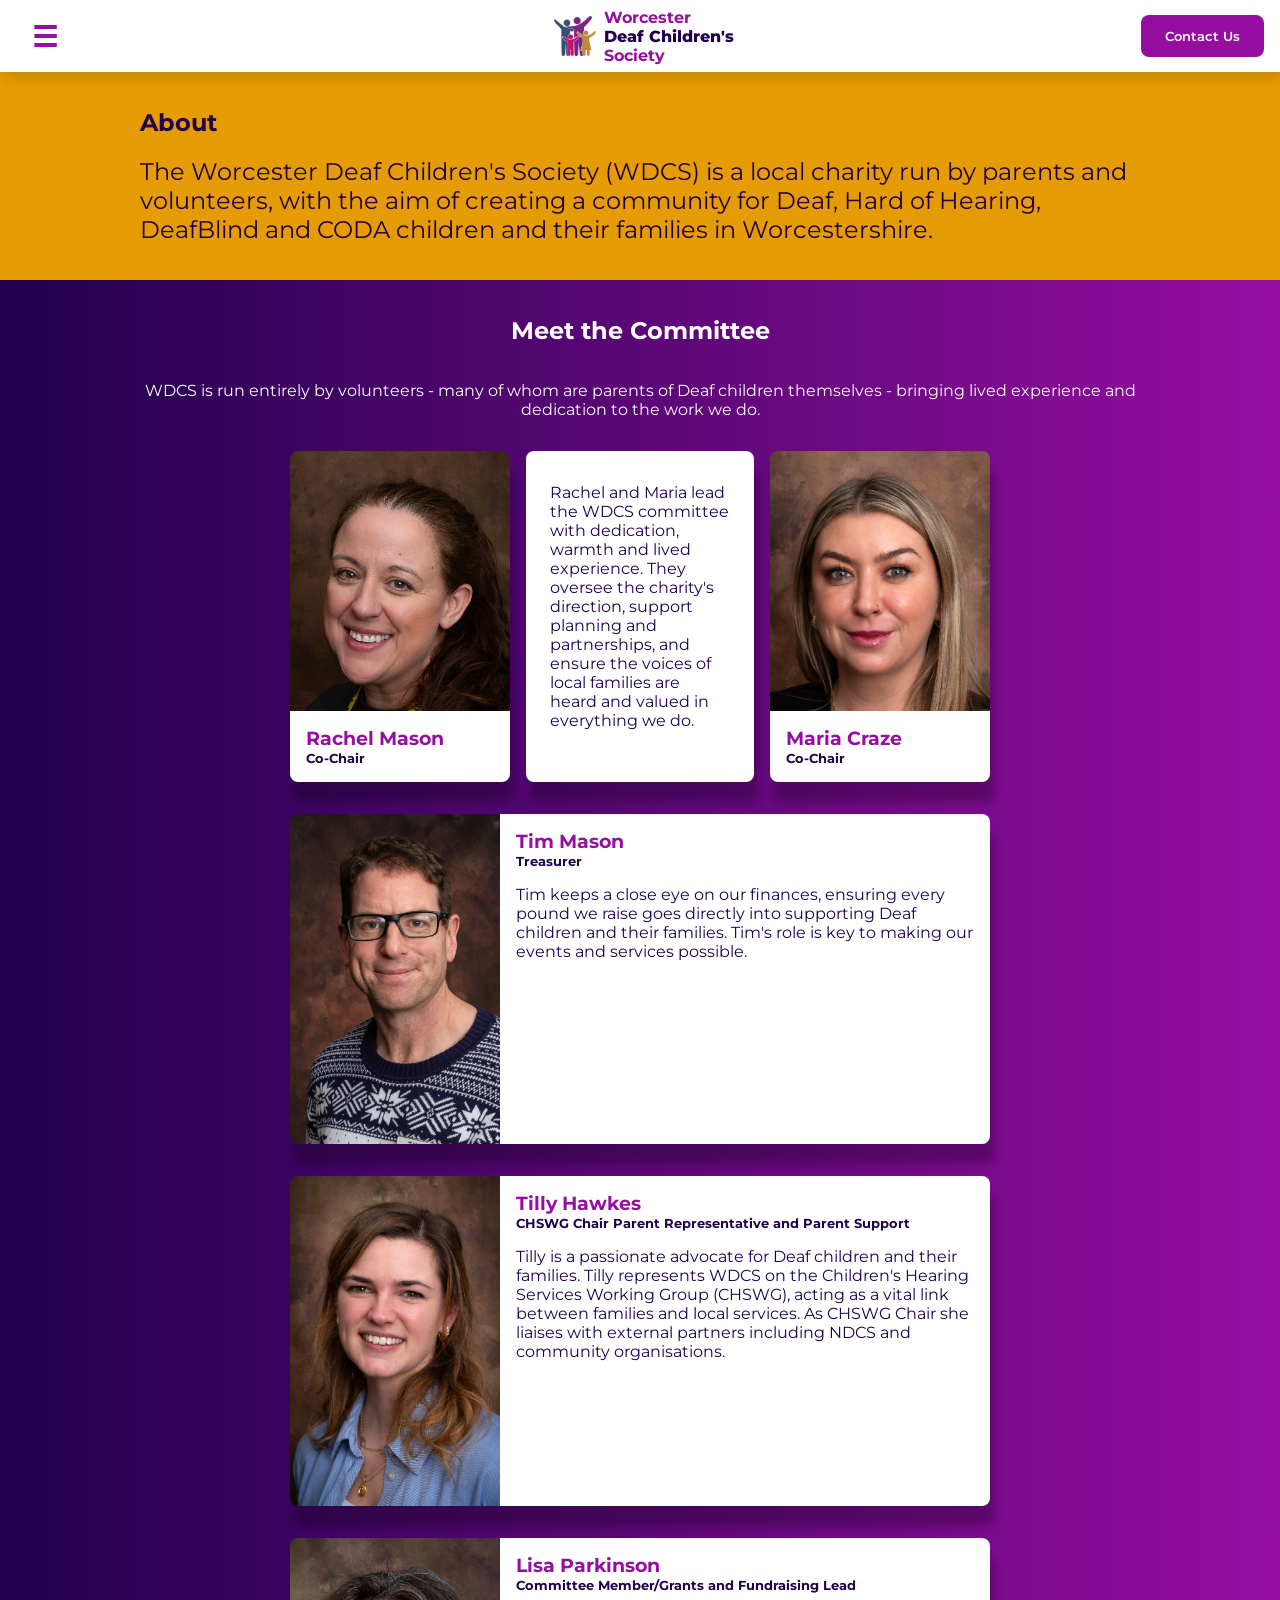
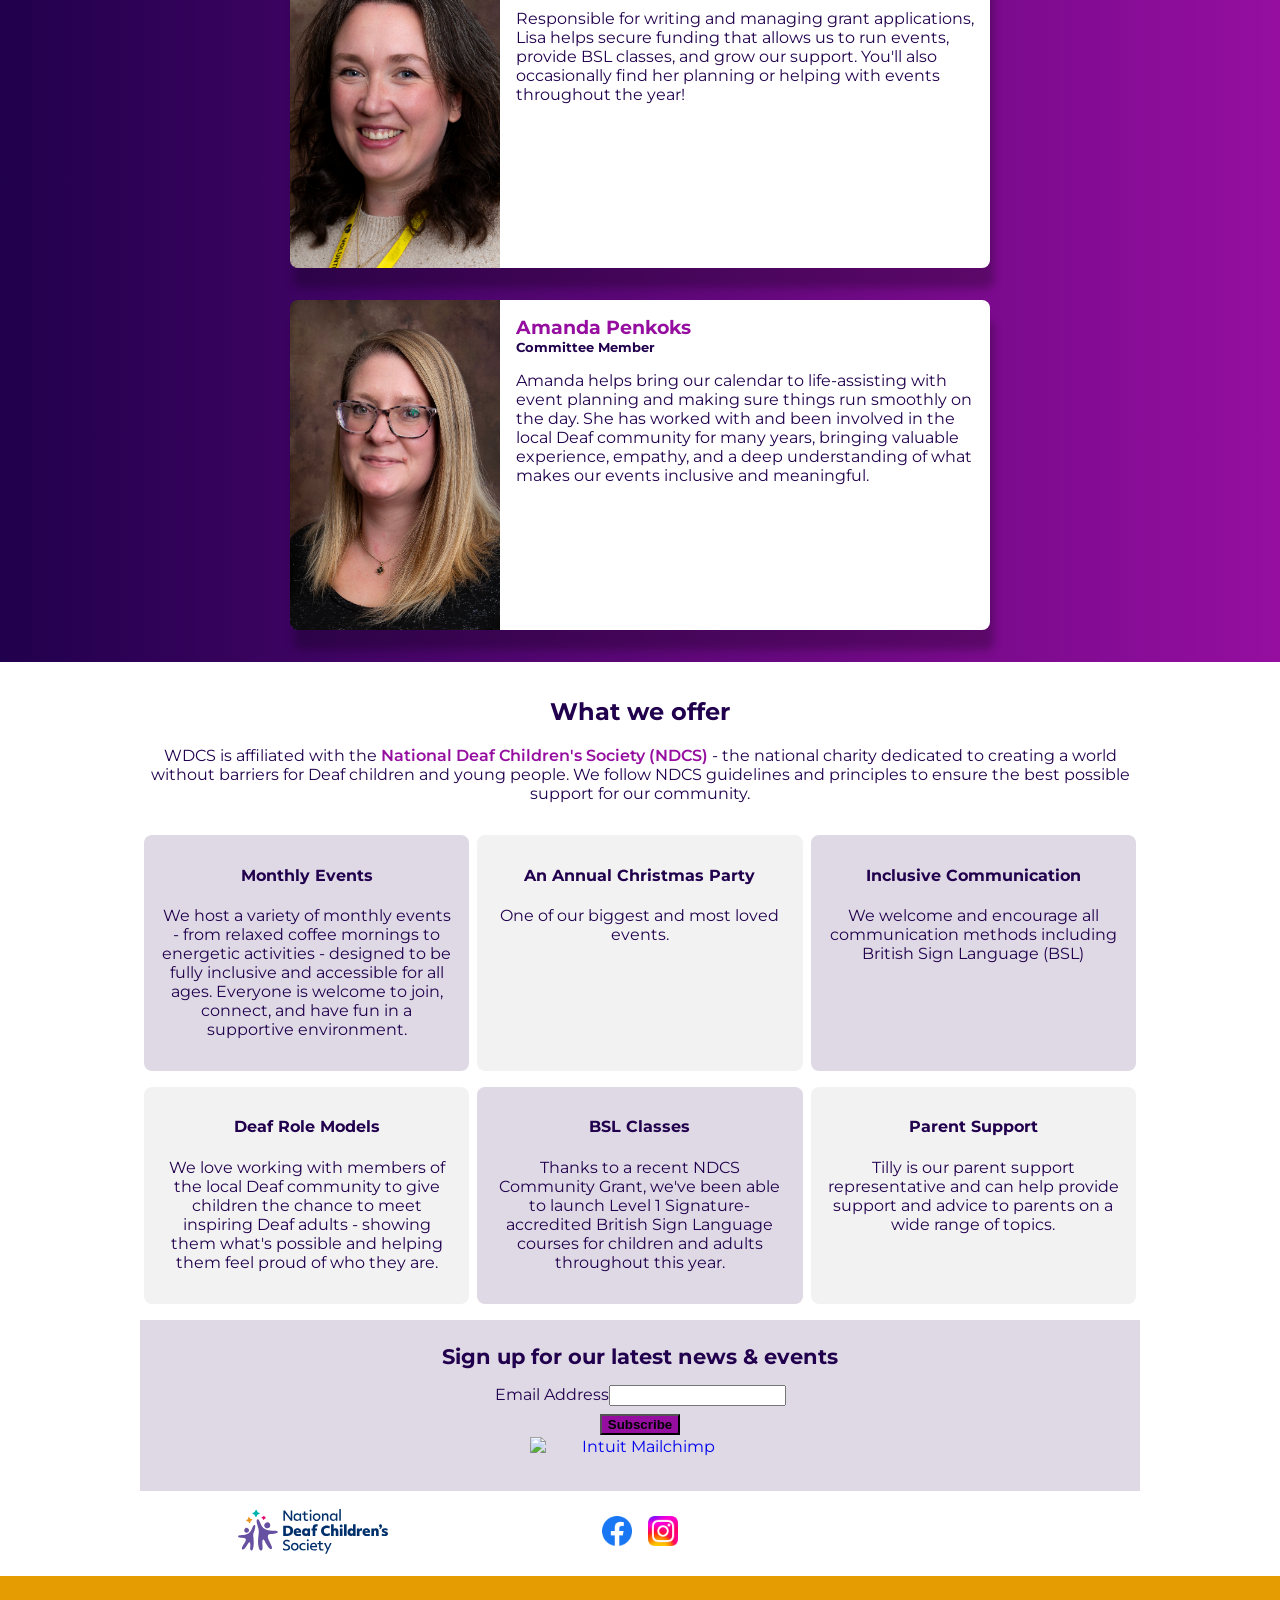
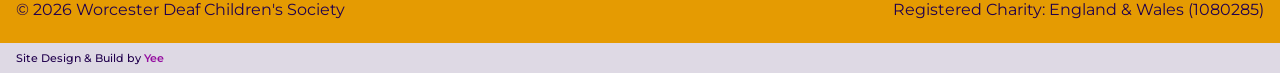
==== commit a1a04508: "Amended typo." ====
--- a/about.html
+++ b/about.html
@@ -114,7 +114,7 @@
                                 </div>
                             </div>
                             <div class="bio-right">
-                                <h3>Amanda Pankoks</h3>
+                                <h3>Amanda Penkoks</h3>
                                 <h5>Committee Member</h5>
                                 <p>Amanda helps bring our calendar to life-assisting with event planning and making sure things run smoothly on the day. She has worked with and been involved in the local Deaf community for many years, bringing valuable experience, empathy, and a deep understanding of what makes our events inclusive and meaningful.</p>
                             </div>
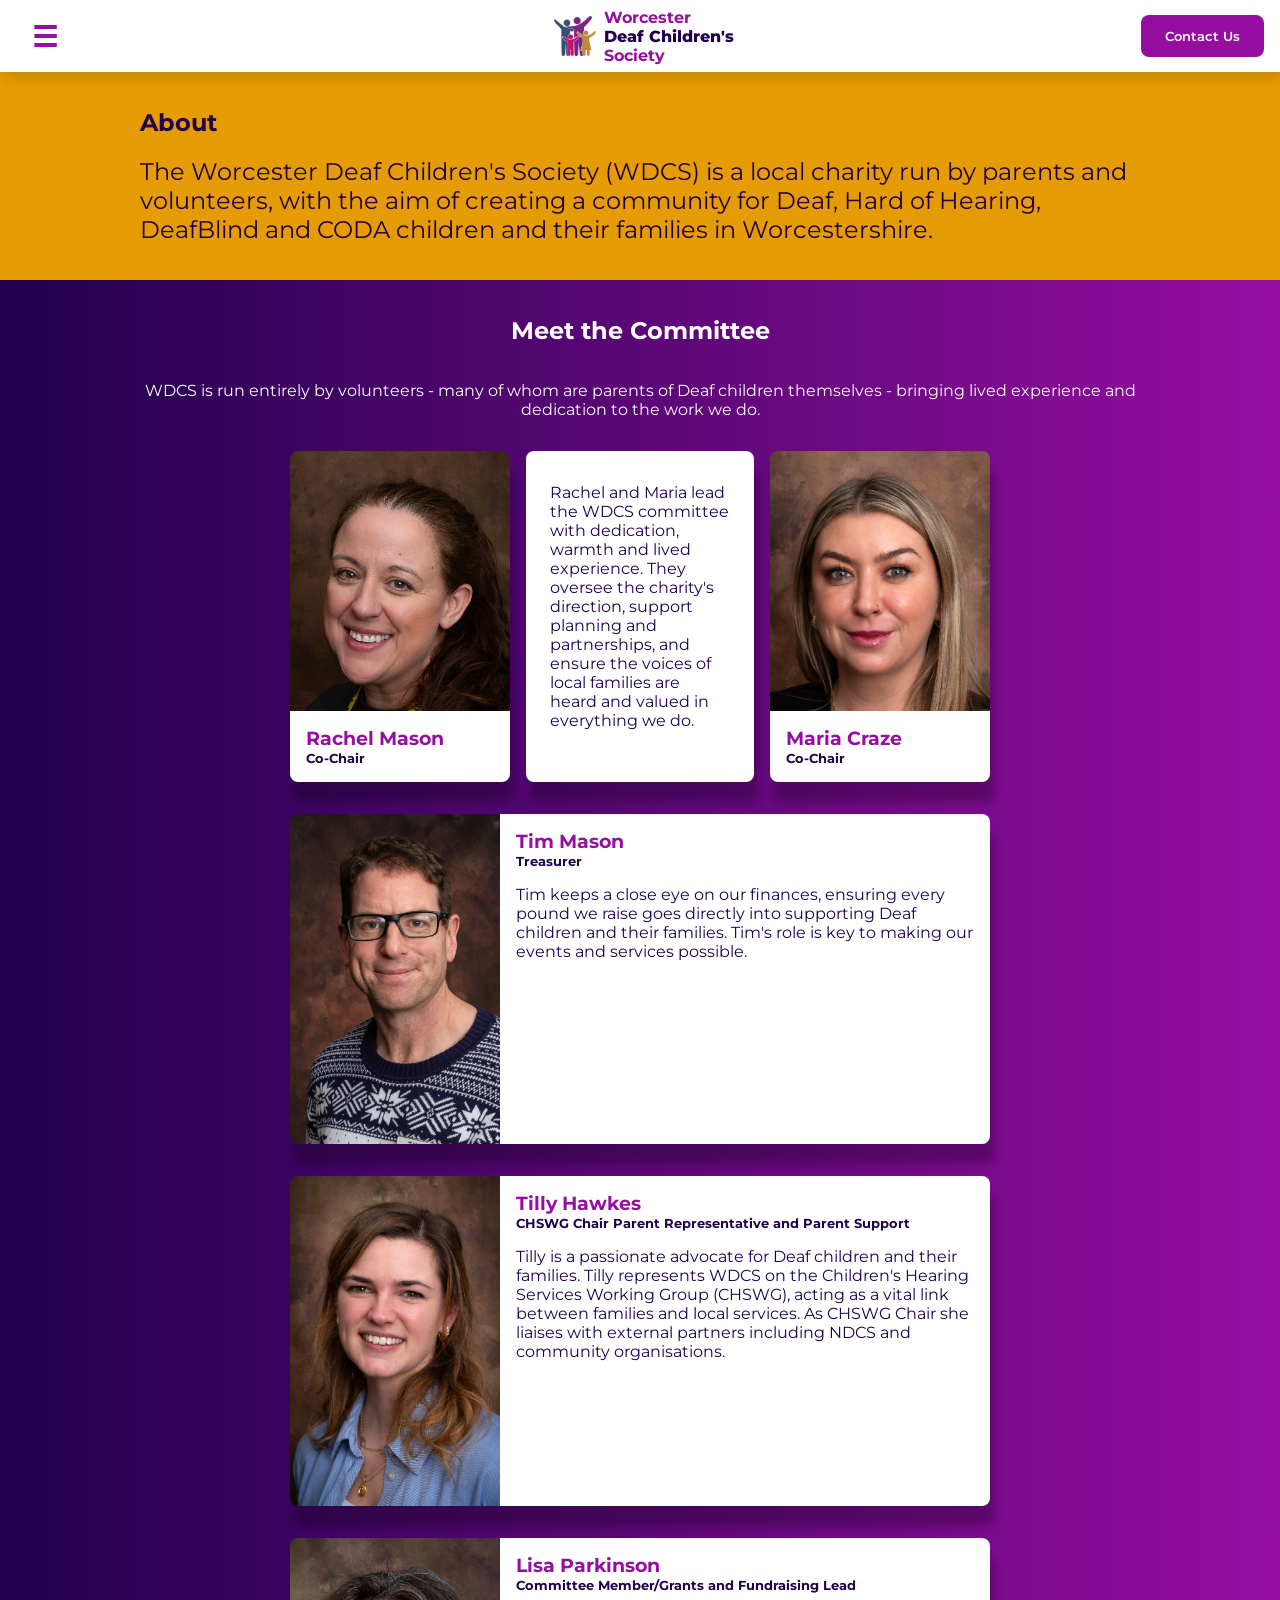
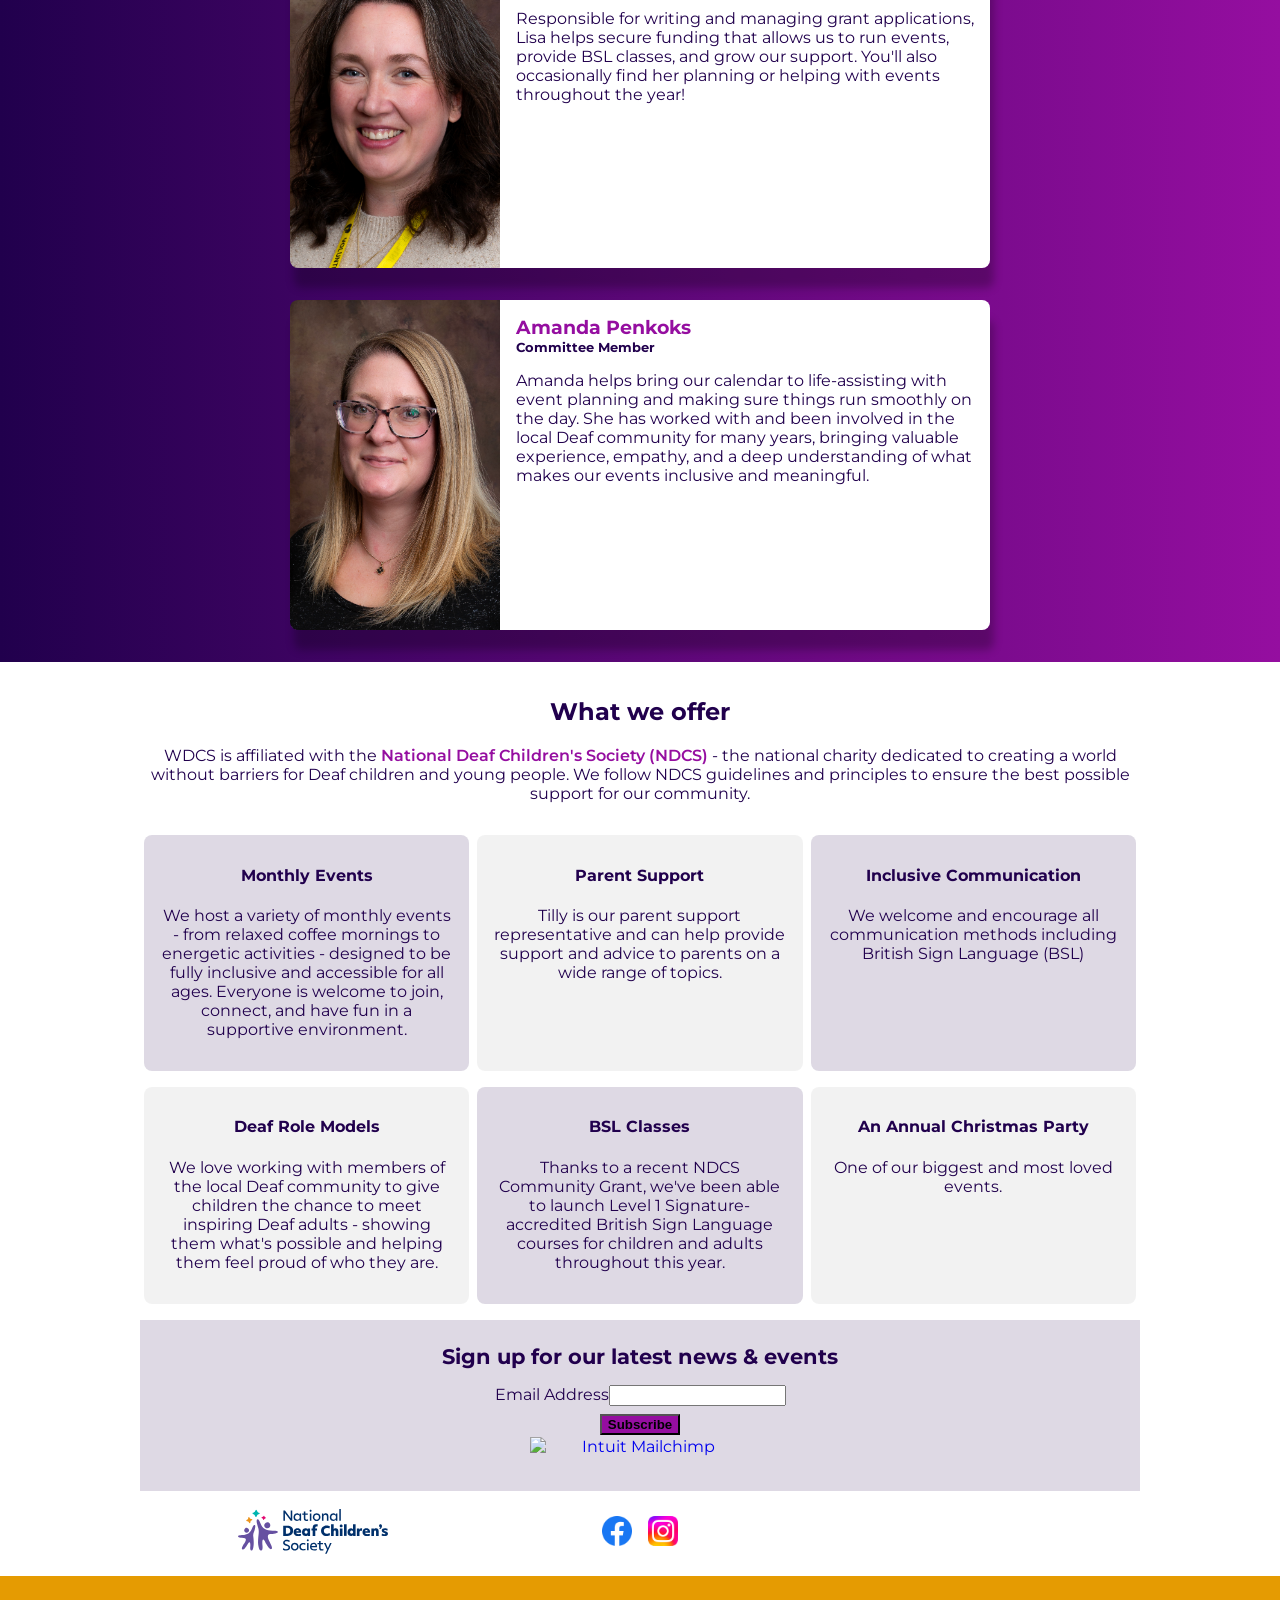
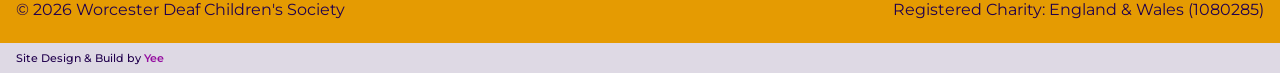
==== commit e2d2386f: "Updating events page and rearranging about page content." ====
--- a/about.html
+++ b/about.html
@@ -20,7 +20,7 @@
             <div id="menu"><a href="javascript:void(0)" onclick="nav_open()">&#9776;</a></div>
             <div id="title"><h1><a href="index.html" title="Worcester Deaf Children's Society homepage"><img src="images/wdcs_vector_logo.png" width="auto" height="40" alt="Worcester Deaf Children's Society logo"/>Worcester<br><span>Deaf Children's</span><br>Society</a></h1></div>
             <div id="header-jg">
-                <button href="mailto:hello@worcesterdeafchildren.co.uk?subject=General%20Enquiry">Contact Us</button>
+                <button onclick="window.location.href='mailto:hello@worcesterdeafchildren.co.uk?subject=General%20Enquiry'">Contact Us</button>
             </div>
         </header>
         <nav>
@@ -132,26 +132,26 @@
                             <p>We host a variety of monthly events - from relaxed coffee mornings to energetic activities - designed to be fully inclusive and accessible for all ages. Everyone is welcome to join, connect, and have fun in a supportive environment.</p>
                         </li>
                         <li>
+                            <h4>Parent Support</h4>
+                            <p>Tilly is our parent support representative and can help provide support and advice to parents on a wide range of topics.</p>
+                        </li>
+                        <li>
+                            <h4>Inclusive Communication</h4>
+                            <p>We welcome and encourage all communication methods including British Sign Language (BSL)</p>
+                        </li>
+                    </ul>
+                    <ul class="offer second">
+                        <li>
+                            <h4>Deaf Role Models</h4>
+                            <p>We love working with members of the local Deaf community to give children the chance to meet inspiring Deaf adults - showing them what's possible and helping them feel proud of who they are.</p>
+                        </li>
+                        <li>
+                            <h4>BSL Classes</h4>
+                            <p>Thanks to a recent NDCS Community Grant, we've been able to launch Level 1 Signature-accredited British Sign Language courses for children and adults throughout this year.</p>
+                        </li>
+                        <li>
                             <h4>An Annual Christmas Party</h4>
                             <p>One of our biggest and most loved events.</p>
-                        </li>
-                        <li>
-                            <h4>Inclusive Communication</h4>
-                            <p>We welcome and encourage all communication methods including British Sign Language (BSL)</p>
-                        </li>
-                        </ul>
-                        <ul class="offer second">
-                        <li>
-                            <h4>Deaf Role Models</h4>
-                            <p>We love working with members of the local Deaf community to give children the chance to meet inspiring Deaf adults - showing them what's possible and helping them feel proud of who they are.</p>
-                        </li>
-                        <li>
-                            <h4>BSL Classes</h4>
-                            <p>Thanks to a recent NDCS Community Grant, we've been able to launch Level 1 Signature-accredited British Sign Language courses for children and adults throughout this year.</p>
-                        </li>
-                        <li>
-                            <h4>Parent Support</h4>
-                            <p>Tilly is our parent support representative and can help provide support and advice to parents on a wide range of topics.</p>
                         </li>
                     </ul>
                 </div>
